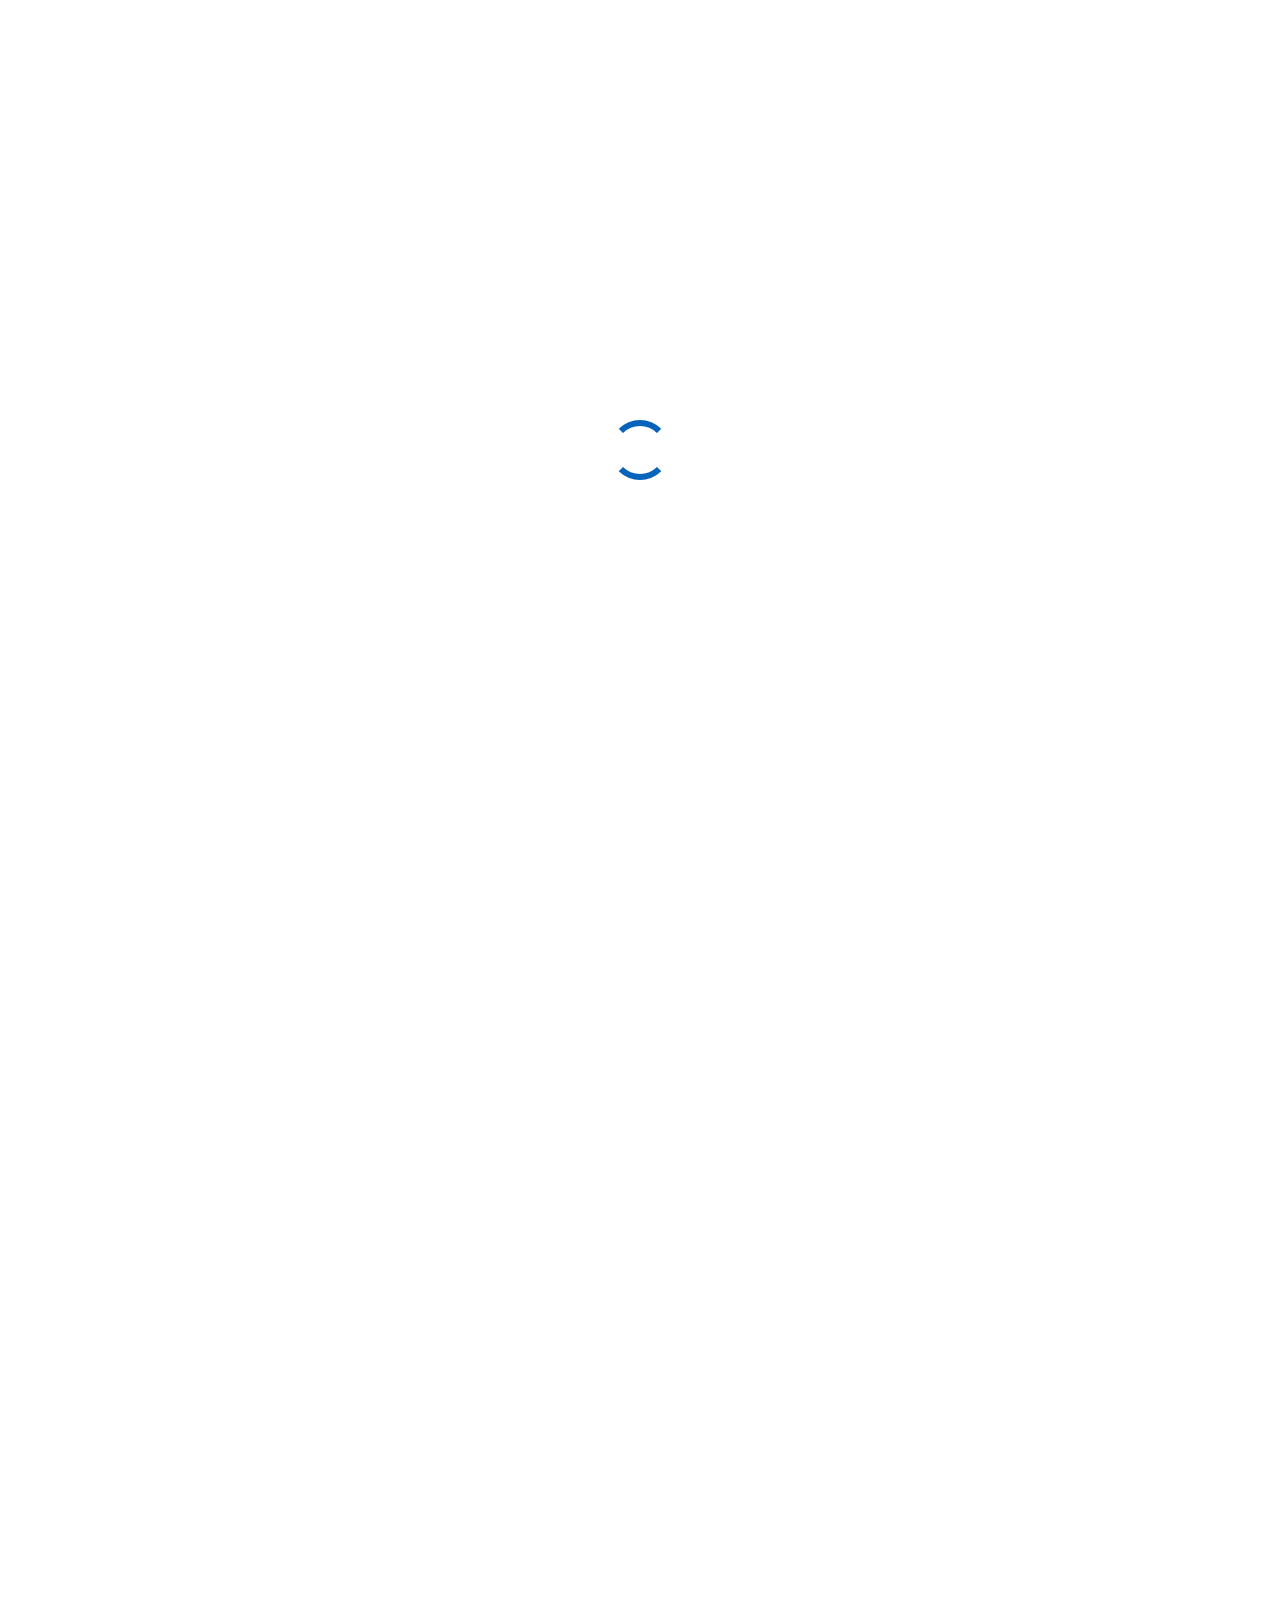
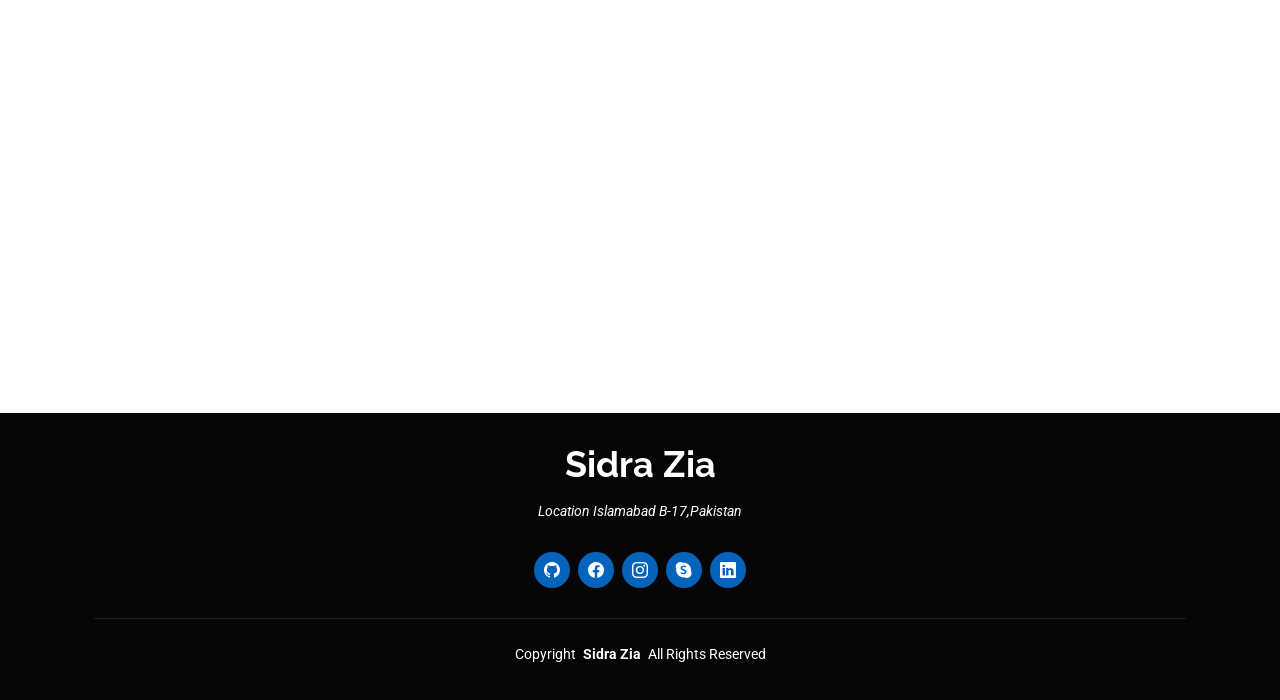
==== index.html @ 767e4d7b "version 1.0" ====
<!DOCTYPE html>
<html lang="en">

<head>
  <meta charset="utf-8">
  <meta content="width=device-width, initial-scale=1.0" name="viewport">
  <title>Index - MyResume Bootstrap Template</title>
  <meta content="" name="description">
  <meta content="" name="keywords">

  <!-- Favicons -->
  <link href="assets/img/favicon.png" rel="icon">
  <link href="assets/img/apple-touch-icon.png" rel="apple-touch-icon">

  <!-- Fonts -->
  <link href="https://fonts.googleapis.com" rel="preconnect">
  <link href="https://fonts.gstatic.com" rel="preconnect" crossorigin>
  <link href="https://fonts.googleapis.com/css2?family=Roboto:ital,wght@0,100;0,300;0,400;0,500;0,700;0,900;1,100;1,300;1,400;1,500;1,700;1,900&family=Poppins:ital,wght@0,100;0,200;0,300;0,400;0,500;0,600;0,700;0,800;0,900;1,100;1,200;1,300;1,400;1,500;1,600;1,700;1,800;1,900&family=Raleway:ital,wght@0,100;0,200;0,300;0,400;0,500;0,600;0,700;0,800;0,900;1,100;1,200;1,300;1,400;1,500;1,600;1,700;1,800;1,900&display=swap" rel="stylesheet">

  <!-- Vendor CSS Files -->
  <link href="assets/vendor/bootstrap/css/bootstrap.min.css" rel="stylesheet">
  <link href="assets/vendor/bootstrap-icons/bootstrap-icons.css" rel="stylesheet">
  <link href="assets/vendor/aos/aos.css" rel="stylesheet">
  <link href="assets/vendor/glightbox/css/glightbox.min.css" rel="stylesheet">
  <link href="assets/vendor/swiper/swiper-bundle.min.css" rel="stylesheet">

  <!-- Main CSS File -->
  <link href="assets/css/main.css" rel="stylesheet">

  <!-- =======================================================
  * Template Name: MyResume
  * Template URL: https://bootstrapmade.com/free-html-bootstrap-template-my-resume/
  * Updated: Jun 29 2024 with Bootstrap v5.3.3
  * Author: BootstrapMade.com
  * License: https://bootstrapmade.com/license/
  ======================================================== -->
</head>

<body class="index-page">

  <header id="header" class="header d-flex flex-column justify-content-center">

    <i class="header-toggle d-xl-none bi bi-list"></i>

    <nav id="navmenu" class="navmenu">
      <ul>
        <li><a href="#hero" class="active"><i class="bi bi-house navicon"></i><span>Home</span></a></li>
        <li><a href="#about"><i class="bi bi-person navicon"></i><span>About</span></a></li>
        <li><a href="#resume"><i class="bi bi-file-earmark-text navicon"></i><span>Resume</span></a></li>
        <li><a href="#portfolio"><i class="bi bi-images navicon"></i><span>Portfolio</span></a></li>
        <li><a href="#services"><i class="bi bi-hdd-stack navicon"></i><span>Services</span></a></li>
        <li><a href="#contact"><i class="bi bi-envelope navicon"></i><span>Contact</span></a></li>
      </ul>
    </nav>

  </header>

  <main class="main">

    <!-- Hero Section -->
    <section id="hero" class="hero section dark-background">

      <img src="assets/img/hero-bg.jpg" alt="">

      <div class="container" data-aos="zoom-out">
        <div class="row justify-content-center">
          <div class="col-lg-9">
            <h2>Sidra Zia</h2>
            <p>I'm <span class="typed" data-typed-items="Designer, Developer, IT traniner, Data Analyst,Machine learning">Designer</span><span class="typed-cursor typed-cursor--blink" aria-hidden="true"></span></p>
            <div class="social-links">
              <a href="https://github.com/ZiaUlAinAamir"><i class="bi bi-github"></i></a>
              <a href="https://www.facebook.com/profile.php?id=100075451234322&mibextid=ZbWKwL"><i class="bi bi-facebook"></i></a>
              <a href="https://www.instagram.com/sidra.5189?igsh=MWJyancycjU3aXpldw=="><i class="bi bi-instagram"></i></a>
              <a href="https://www.linkedin.com/in/zia-ulain-876047271?utm_source=share&utm_campaign=share_via&utm_content=profile&utm_medium=android_app "><i class="bi bi-linkedin"></i></a>
            </div>
          </div>
        </div>
      </div>

    </section><!-- /Hero Section -->

    <!-- About Section -->
    <section id="about" class="about section">

      <!-- Section Title -->
      <div class="container section-title" data-aos="fade-up">
        <h2>About</h2>
        <p>I am Sidra Zia, a proud graduate of the Mirpur University of Science and Technology (MUST) with a degree in Information Technology. With a strong foundation in IT, I have developed a diverse skill set that includes experience as an IT trainer, website developer, and data analyst. I am passionate about sharing my knowledge and expertise, and I am committed to helping others succeed in the ever-evolving field of technology.</p>
      </div><!-- End Section Title -->

      <div class="container" data-aos="fade-up" data-aos-delay="100">

        <div class="row gy-4 justify-content-center">
          <div class="col-lg-4">
            <img src="assets/img/profile-img.jpg" class="img-fluid" alt="">
          </div>
          <div class="col-lg-8 content">
            <h2>Data Analyst &amp; Web Developer.</h2>
            <p class="fst-italic py-3">

As a versatile professional with expertise in both web development and data analysis, I specialize in building responsive, user-centric websites and transforming data into actionable insights.
            </p>
            <div class="row">
              <div class="col-lg-6">
                <ul>
                  <li><i class="bi bi-chevron-right"></i> <strong>Birthday:</strong> <span>25 Aug 2000</span></li>
                  <li><i class="bi bi-chevron-right"></i> <strong>Website:</strong> <span>www.example.com</span></li>
                  <li><i class="bi bi-chevron-right"></i> <strong>Phone:</strong> <span>+923115912874</span></li>
                  <li><i class="bi bi-chevron-right"></i> <strong>City:</strong> <span>Islamabad, B-17</span></li>
                </ul>
              </div>
              <div class="col-lg-6">
                <ul>
                  <li><i class="bi bi-chevron-right"></i> <strong>Age:</strong> <span>24</span></li>
                  <li><i class="bi bi-chevron-right"></i> <strong>Degree:</strong> <span>Bachelor</span></li>
                  <li><i class="bi bi-chevron-right"></i> <strong>Email:</strong> <span>zziaulain@gmail.com</span></li>
                  <li><i class="bi bi-chevron-right"></i> <strong>Freelance:</strong> <span>Available</span></li>
                </ul>
              </div>
            </div>
            <p class="py-3">Moreover, I possess valuable soft skills such as effective communication, problem-solving, teamwork, and adaptability. I am passionate about sharing my knowledge and expertise, and I am committed to helping others succeed in the ever-evolving field of technology.
            </p>
          </div>
        </div>

      </div>

    </section><!-- /About Section -->

   

    <!-- Skills Section -->
    <section id="skills" class="skills section">

      <!-- Section Title -->
      <div class="container section-title" data-aos="fade-up">
        <h2>Skills</h2>
        <p>As an IT graduate from MUST, I possess strong skills in programming, web development, and data analysis. Additionally, I excel in effective communication and problem-solving, making me a versatile and adaptable professional.
        </p>
      </div><!-- End Section Title -->

      <div class="container" data-aos="fade-up" data-aos-delay="100">

        <div class="row skills-content skills-animation">

          <div class="col-lg-6">

            <div class="progress">
              <span class="skill"><span>HTML</span> <i class="val">100%</i></span>
              <div class="progress-bar-wrap">
                <div class="progress-bar" role="progressbar" aria-valuenow="100" aria-valuemin="0" aria-valuemax="100"></div>
              </div>
            </div><!-- End Skills Item -->

            <div class="progress">
              <span class="skill"><span>CSS</span> <i class="val">90%</i></span>
              <div class="progress-bar-wrap">
                <div class="progress-bar" role="progressbar" aria-valuenow="90" aria-valuemin="0" aria-valuemax="100"></div>
              </div>
            </div><!-- End Skills Item -->

            <div class="progress">
              <span class="skill"><span>C|C++</span> <i class="val">55%</i></span>
              <div class="progress-bar-wrap">
                <div class="progress-bar" role="progressbar" aria-valuenow="55" aria-valuemin="0" aria-valuemax="100"></div>
              </div>
              
            </div><!-- End Skills Item -->
            <div class="progress">
              <span class="skill"><span>Data Analysis(NUMPY,PANDAS,MATPLOTLIB)</span> <i class="val">70%</i></span>
              <div class="progress-bar-wrap">
                <div class="progress-bar" role="progressbar" aria-valuenow="70" aria-valuemin="0" aria-valuemax="100"></div>
              </div>
            </div><!-- End Skills Item -->

          </div>

          <div class="col-lg-6">

            <div class="progress">
              <span class="skill"><span>PHP</span> <i class="val">55%</i></span>
              <div class="progress-bar-wrap">
                <div class="progress-bar" role="progressbar" aria-valuenow="55" aria-valuemin="0" aria-valuemax="100"></div>
              </div>
            </div><!-- End Skills Item -->

            <div class="progress">
              <span class="skill"><span>WordPress/CMS</span> <i class="val">60%</i></span>
              <div class="progress-bar-wrap">
                <div class="progress-bar" role="progressbar" aria-valuenow="60" aria-valuemin="0" aria-valuemax="100"></div>
              </div>
            </div><!-- End Skills Item -->

            <div class="progress">
              <span class="skill"><span>MySqli</span> <i class="val">70%</i></span>
              <div class="progress-bar-wrap">
                <div class="progress-bar" role="progressbar" aria-valuenow="70" aria-valuemin="0" aria-valuemax="100"></div>
              </div>
            </div><!-- End Skills Item -->
            <div class="progress">
              <span class="skill"><span>Python</span> <i class="val">65%</i></span>
              <div class="progress-bar-wrap">
                <div class="progress-bar" role="progressbar" aria-valuenow="65" aria-valuemin="0" aria-valuemax="100"></div>
              </div>
            </div>
            <!-- End Skills Item -->

          </div>

        </div>

      </div>

    </section><!-- /Skills Section -->

    <!-- Resume Section -->
    <section id="resume" class="resume section">

      <!-- Section Title -->
      <div class="container section-title" data-aos="fade-up">
        <h2>Resume</h2>
        <p>Following is the short summary of my Education and Professional Experence</p>
      </div><!-- End Section Title -->

      <div class="container">

        <div class="row">

          <div class="col-lg-6" data-aos="fade-up" data-aos-delay="100">
            <h3 class="resume-title">Sumary</h3>

            <div class="resume-item pb-0">
              <h4>Sidra Zia</h4>
              <p><em>Proficient in programming languages, web development, data analysis, database management, networking, machine learning, and strong communication, problem-solving, teamwork, and adaptability skills. Experience in collaborative and leadership roles.</em></p>
              <ul>
                <li>Islamabad,B17</li>
                <li>+923115912874</li>
                <li>zziaulain@gmail.com</li>
              </ul>
            </div><!-- Edn Resume Item -->

            <h3 class="resume-title">Education</h3>
            <div class="resume-item">
              <h4>Bachelor in Information Technology</h4>
              <h5>2019 - 2023</h5>
              <p><em>Mirpur University of Science and  Technology, Mirpur,Ajk</em></p>
              <p>I am  completed a Bachelor in Information Technology at Mirpur University of Science and Technology, gaining a comprehensive understanding of IT aspects like programming, database management, networking, cybersecurity, web development, software engineering, and data analysis. The program equipped them with skills for IT consulting, web development, machine learning, and data analysis.</p>
            </div><!-- Edn Resume Item -->

            <div class="resume-item">
              <h4> SSC and HSSC</h4>
              <h5>2015 - 2019</h5>
              <p><em>Mirpur Board, Ajk</em></p>
              <p>I have scored A grade in both the classes 
                with 85% and 80% in matric and ICS 
                respectively.</p>
            </div><!-- Edn Resume Item -->

          </div>

          <div class="col-lg-6" data-aos="fade-up" data-aos-delay="200">
            <h3 class="resume-title">Professional Experience</h3>
            <div class="resume-item">
              <h4>Web Design and Development</h4>
              <h5>2024- Present</h5>
              <p><em>Urban Software House Mirpur</em></p>
              <ul>
                <li>Experience in Front-End Development, Responsive Design, Web Development Tools, CMS Platforms, Performance Optimization, Database, Debugging, Client/Project Management</li>
                <li>Utilization of HTML, CSS, JavaScript, Bootstrap. </li>
                <li>Familiarity with code editors, version control systems, build tools</li>
                <li>Experience in content management systems like WordPress.</li>
              </ul>
            </div><!-- Edn Resume Item -->

            <div class="resume-item">
              <h4>WordPress</h4>
              <h5>2021</h5>
              <p><em>Kashmir institute Mirpur</em></p>
              <ul>
                <li> Understanding core WordPress functionalities.</li>
                <li>Theme Development: Creating and customizing WordPress themes using PHP, HTML, CSS, and JavaScript</li>
                <li>Plugin Development,Content Management</li>
                <li>Theme and Plugin Customization</li>
              </ul>
            </div><!-- Edn Resume Item -->
            <div class="resume-item">
              <h4> Teaching</h4>
              <h5>6 Month</h5>
              <p><em>Islamia Collage</em></p>
              <p>Subject. <br>
                Mathematics
                <br>Fundamental of computer
              </p>

          </div>
          <div class="resume-item">
            <h4> Sales Generator</h4>
            <h5>3 Month</h5>
            <p><em>Falcon Bridge </em></p>
            <p>Telecommunication company</p>

        </div>

        </div>

      </div>

    </section><!-- /Resume Section -->

    <!-- Portfolio Section -->
    <section id="portfolio" class="portfolio section">

      <!-- Section Title -->
      <div class="container section-title" data-aos="fade-up">
        <h2>Portfolio</h2>
        <p>I have various projects related machine learning ,webdevelopment and more.Here is the list of all projects:</p>
      </div><!-- End Section Title -->

      <div class="container">

        <div class="isotope-layout" data-default-filter="*" data-layout="masonry" data-sort="original-order">

          <ul class="portfolio-filters isotope-filters" data-aos="fade-up" data-aos-delay="100">
            <li data-filter="*" class="filter-active">All</li>
            <li data-filter=".filter-app">webdevelopment</li>
            <li data-filter=".filter-product">Data Analysis</li>
            <li data-filter=".filter-branding">Machine Learning</li>
          </ul><!-- End Portfolio Filters -->

          <div class="row gy-4 isotope-container" data-aos="fade-up" data-aos-delay="200">

            <div class="col-lg-4 col-md-6 portfolio-item isotope-item filter-app">
              <img src="assets/img/masonry-portfolio/masonry-portfolio-1.jpg" class="img-fluid" alt="">
              <div class="portfolio-info">
                <h4>App 1</h4>
                <p>Lorem ipsum, dolor sit</p>
                <a href="assets/img/masonry-portfolio/masonry-portfolio-4.jpg" title="App 1" data-gallery="portfolio-gallery-app" class="glightbox preview-link"><i class="bi bi-zoom-in"></i></a>
                <a href="portfolio-details.html" title="More Details" class="details-link"><i class="bi bi-link-45deg"></i></a>
              </div>
            </div><!-- End Portfolio Item -->

            <div class="col-lg-4 col-md-6 portfolio-item isotope-item filter-product">
              <img src="assets/img/masonry-portfolio/masonry-portfolio-2.jpg" class="img-fluid" alt="">
              <div class="portfolio-info">
                <h4>Product 1</h4>
                <p>Lorem ipsum, dolor sit</p>
                <a href="assets/img/masonry-portfolio/masonry-portfolio-2.jpg" title="Product 1" data-gallery="portfolio-gallery-product" class="glightbox preview-link"><i class="bi bi-zoom-in"></i></a>
                <a href="portfolio-details.html" title="More Details" class="details-link"><i class="bi bi-link-45deg"></i></a>
              </div>
            </div><!-- End Portfolio Item -->

            <div class="col-lg-4 col-md-6 portfolio-item isotope-item filter-branding">
              <img src="assets/img/masonry-portfolio/masonry-portfolio-3.jpg" class="img-fluid" alt="">
              <div class="portfolio-info">
                <h4>Branding 1</h4>
                <p>Lorem ipsum, dolor sit</p>
                <a href="assets/img/masonry-portfolio/masonry-portfolio-3.jpg" title="Branding 1" data-gallery="portfolio-gallery-branding" class="glightbox preview-link"><i class="bi bi-zoom-in"></i></a>
                <a href="portfolio-details.html" title="More Details" class="details-link"><i class="bi bi-link-45deg"></i></a>
              </div>
            </div><!-- End Portfolio Item -->

            <div class="col-lg-4 col-md-6 portfolio-item isotope-item filter-app">
              <img src="assets/img/masonry-portfolio/masonry-portfolio-4.jpg" class="img-fluid" alt="">
              <div class="portfolio-info">
                <h4>App 2</h4>
                <p>Lorem ipsum, dolor sit</p>
                <a href="assets/img/masonry-portfolio/masonry-portfolio-4.jpg" title="App 2" data-gallery="portfolio-gallery-app" class="glightbox preview-link"><i class="bi bi-zoom-in"></i></a>
                <a href="portfolio-details.html" title="More Details" class="details-link"><i class="bi bi-link-45deg"></i></a>
              </div>
            </div><!-- End Portfolio Item -->

            <div class="col-lg-4 col-md-6 portfolio-item isotope-item filter-product">
              <img src="assets/img/masonry-portfolio/masonry-portfolio-5.jpg" class="img-fluid" alt="">
              <div class="portfolio-info">
                <h4>Product 2</h4>
                <p>Lorem ipsum, dolor sit</p>
                <a href="assets/img/masonry-portfolio/masonry-portfolio-5.jpg" title="Product 2" data-gallery="portfolio-gallery-product" class="glightbox preview-link"><i class="bi bi-zoom-in"></i></a>
                <a href="portfolio-details.html" title="More Details" class="details-link"><i class="bi bi-link-45deg"></i></a>
              </div>
            </div><!-- End Portfolio Item -->

            <div class="col-lg-4 col-md-6 portfolio-item isotope-item filter-branding">
              <img src="assets/img/masonry-portfolio/masonry-portfolio-6.jpg" class="img-fluid" alt="">
              <div class="portfolio-info">
                <h4>Branding 2</h4>
                <p>Lorem ipsum, dolor sit</p>
                <a href="assets/img/masonry-portfolio/masonry-portfolio-6.jpg" title="Branding 2" data-gallery="portfolio-gallery-branding" class="glightbox preview-link"><i class="bi bi-zoom-in"></i></a>
                <a href="portfolio-details.html" title="More Details" class="details-link"><i class="bi bi-link-45deg"></i></a>
              </div>
            </div><!-- End Portfolio Item -->

            <div class="col-lg-4 col-md-6 portfolio-item isotope-item filter-app">
              <img src="assets/img/masonry-portfolio/masonry-portfolio-7.jpg" class="img-fluid" alt="">
              <div class="portfolio-info">
                <h4>App 3</h4>
                <p>Lorem ipsum, dolor sit</p>
                <a href="assets/img/masonry-portfolio/masonry-portfolio-7.jpg" title="App 3" data-gallery="portfolio-gallery-app" class="glightbox preview-link"><i class="bi bi-zoom-in"></i></a>
                <a href="portfolio-details.html" title="More Details" class="details-link"><i class="bi bi-link-45deg"></i></a>
              </div>
            </div><!-- End Portfolio Item -->

            <div class="col-lg-4 col-md-6 portfolio-item isotope-item filter-product">
              <img src="assets/img/masonry-portfolio/masonry-portfolio-8.jpg" class="img-fluid" alt="">
              <div class="portfolio-info">
                <h4>Product 3</h4>
                <p>Lorem ipsum, dolor sit</p>
                <a href="assets/img/masonry-portfolio/masonry-portfolio-8.jpg" title="Product 3" data-gallery="portfolio-gallery-product" class="glightbox preview-link"><i class="bi bi-zoom-in"></i></a>
                <a href="portfolio-details.html" title="More Details" class="details-link"><i class="bi bi-link-45deg"></i></a>
              </div>
            </div><!-- End Portfolio Item -->

            <div class="col-lg-4 col-md-6 portfolio-item isotope-item filter-branding">
              <img src="assets/img/masonry-portfolio/masonry-portfolio-9.jpg" class="img-fluid" alt="">
              <div class="portfolio-info">
                <h4>Branding 3</h4>
                <p>Lorem ipsum, dolor sit</p>
                <a href="assets/img/masonry-portfolio/masonry-portfolio-9.jpg" title="Branding 2" data-gallery="portfolio-gallery-branding" class="glightbox preview-link"><i class="bi bi-zoom-in"></i></a>
                <a href="portfolio-details.html" title="More Details" class="details-link"><i class="bi bi-link-45deg"></i></a>
              </div>
            </div><!-- End Portfolio Item -->

          </div><!-- End Portfolio Container -->

        </div>

      </div>

    </section><!-- /Portfolio Section -->

    <!-- Services Section -->
    <section id="services" class="services section">

      <!-- Section Title -->
      <div class="container section-title" data-aos="fade-up">
        <h2>Services</h2>
        <p> Here are the major services i provide:</p>
      </div><!-- End Section Title -->

      <div class="container">

        <div class="row gy-4">

          <div class="col-lg-4 col-md-6" data-aos="fade-up" data-aos-delay="100">
            <div class="service-item item-cyan position-relative">
              <div class="icon">
                <div class="icon flex-shrink-0">
                  <!-- Machine Learning Icon (e.g., Brain) -->
                  <i class="bi bi-lightbulb"></i> <!-- Bootstrap Icons -->
                  <!-- Alternatively, you could use FontAwesome -->
                  <!-- <i class="fas fa-brain"></i> -->
              </div>
              </div>
              <a href="machine.html" class="stretched-link">
                <h3>Machine Learning Model Development</h3>
              </a>
              <p>Custom machine learning model tailorid to you specific needs ,whether it,s for classification,regression,clustering,or natural language processing.</p>
            </div>
          </div><!-- End Service Item -->

          <div class="col-lg-4 col-md-6" data-aos="fade-up" data-aos-delay="200">
            <div class="service-item item-orange position-relative">
              <div class="icon">
                <div class="icon flex-shrink-0">
                  <!-- Data Analysis Icon (e.g., Bar Chart) -->
                  <i class="bi bi-bar-chart"></i> <!-- Bootstrap Icons -->
                  <!-- Alternatively, you could use FontAwesome -->
                  <!-- <i class="fas fa-chart-bar"></i> -->
              </div>
              </div>
              <a href="data analyis.html" class="stretched-link">
                <h3>Data Analysis and Visualization</h3>
              </a>
              <p>Comprehensive Data analysis services, including data cleaning ,exploratory data analysis, and visualization to uncover insights and inform decision-making.</p>
            </div>
          </div><!-- End Service Item -->

          <div class="col-lg-4 col-md-6" data-aos="fade-up" data-aos-delay="300">
            <div class="service-item item-teal position-relative">
        
              <div class="icon flex-shrink-0">
                <div class="icon flex-shrink-0">
                  <!-- Web Development Icon (e.g., Code) -->
                  <i class="bi bi-code-slash"></i> <!-- Bootstrap Icons -->
                  <!-- Alternatively, you could use FontAwesome -->
                  <!-- <i class="fas fa-code"></i> -->
              </div>
            </div>
            
              <a href="web design.html" class="stretched-link">
                <h3>Web Development</h3>
              </a>
              <p>Full stack web development services, including frontend and backend </p>development .I create responsive and dynamic websites tailored to your business needs.
            </div>
          </div><!-- End Service Item -->




          <div class="col-lg-4 col-md-6" data-aos="fade-up" data-aos-delay="400">
            <div class="service-item item-red position-relative">
              <div class="icon">
             <!-- Consulting Icons -->
            <div class="icon flex-shrink-0">
              <i class="bi bi-person"></i> <!-- Bootstrap Icons -->
              <!-- <i class="fas fa-handshake"></i> --> <!-- FontAwesome -->
            </div>
            </div>
              <a href="consulting and traning.html" class="stretched-link">
                <h3>Consulting and training</h3>
              </a>
              <p>Expert consulting services to help you understand and implement machine learning,data analysis and web development.Traning sessions for your team to build their skills in these areas. </p>
              
            </div>
          </div><!-- End Service Item -->

          <div class="col-lg-4 col-md-6" data-aos="fade-up" data-aos-delay="500">
            <div class="service-item item-indigo position-relative">
              <div class="icon">
                <div class="icon flex-shrink-0">
                
                <i class="bi bi-database"></i>
              </div>
              </div>
              <a href="database.html" class="stretched-link">
                <h3>Data Base managment </h3>
              </a>
              <p>Database management encompasses the processes and tools used to handle databases. It involves creating, maintaining, and administering databases to support data storage, retrieval, and manipulation. The primary goal is to ensure that data is available, accurate, and secure.</p>
              
            </div>
          </div><!-- End Service Item -->

          <div class="col-lg-4 col-md-6" data-aos="fade-up" data-aos-delay="600">
            <div class="service-item item-pink position-relative">
              <div class="icon">
                <div class="icon flex-shrink-0">
                  <i class="bi bi-share"></i> <!-- Bootstrap Icons -->
                </div>
                
              </div>
              <a href="marketing.html" class="stretched-link">
                <h3>Digital Marketing</h3>
              </a>
              <p>Digital Marketing refers to the use of digital channels and technologies to promote and market products or services to consumers. It encompasses a range of strategies and tactics designed to reach target audiences online and drive engagement, conversions, and brand awareness.</p>
              
            </div>
          </div><!-- End Service Item -->

        </div>

      </div>

    </section><!-- /Services Section -->

  

    <!-- Contact Section -->
    <section id="contact" class="contact section">

      <!-- Section Title -->
      <div class="container section-title" data-aos="fade-up">
        <h2>Contact</h2>
        <p>Contact anytime</p>
      </div><!-- End Section Title -->

      <div class="container" data-aos="fade" data-aos-delay="100">

        <div class="row gy-4">

          <div class="col-lg-4">
            <div class="info-item d-flex" data-aos="fade-up" data-aos-delay="200">
              <i class="bi bi-geo-alt flex-shrink-0"></i>
              <div>
                <h3>Address</h3>
                <p>Islamabad B-17</p>
              </div>
            </div><!-- End Info Item -->

            <div class="info-item d-flex" data-aos="fade-up" data-aos-delay="300">
              <i class="bi bi-telephone flex-shrink-0"></i>
              <div>
                <h3>Call Us</h3>
                <p>+923115912874</p>
              </div>
            </div><!-- End Info Item -->

            <div class="info-item d-flex" data-aos="fade-up" data-aos-delay="400">
              <i class="bi bi-envelope flex-shrink-0"></i>
              <div>
                <h3>Email Us</h3>
                <p>zziaulain@gmail.com</p>
              </div>
            </div><!-- End Info Item -->

          </div>

          <div class="col-lg-8">
            <form action="forms/contact.php" method="post" class="php-email-form" data-aos="fade-up" data-aos-delay="200">
              <div class="row gy-4">

                <div class="col-md-6">
                  <input type="text" name="name" class="form-control" placeholder="Your Name" required="">
                </div>

                <div class="col-md-6 ">
                  <input type="email" class="form-control" name="email" placeholder="Your Email" required="">
                </div>

                <div class="col-md-12">
                  <input type="text" class="form-control" name="subject" placeholder="Subject" required="">
                </div>

                <div class="col-md-12">
                  <textarea class="form-control" name="message" rows="6" placeholder="Message" required=""></textarea>
                </div>

                <div class="col-md-12 text-center">
                  <div class="loading">Loading</div>
                  <div class="error-message"></div>
                  <div class="sent-message">Your message has been sent. Thank you!</div>

                  <button type="submit">Send Message</button>
                </div>

              </div>
            </form>
          </div><!-- End Contact Form -->

        </div>

      </div>

    </section><!-- /Contact Section -->

  </main>

  <footer id="footer" class="footer position-relative dark-background">
    <div class="container">
      <h3 class="sitename">Sidra Zia</h3>
      <p>Location Islamabad B-17,Pakistan</p>
      <div class="social-links d-flex justify-content-center">
        <a href="https://github.com/ZiaUlAinAamir"><i class="bi bi-github"></i></a>
        <a href="https://www.facebook.com/profile.php?id=100075451234322&mibextid=ZbWKwL"><i class="bi bi-facebook"></i></a>
        <a href="https://www.instagram.com/sidra.5189?igsh=MWJyancycjU3aXpldw=="><i class="bi bi-instagram"></i></a>
        <a href="https://join.skype.com/invite/sBKoWraeG98x"><i class="bi bi-skype"></i>
          </a>
        <a href="https://www.linkedin.com/in/zia-ulain-876047271?utm_source=share&utm_campaign=share_via&utm_content=profile&utm_medium=android_app "><i class="bi bi-linkedin"></i></a>
      </div>
      <div class="container">
        <div class="copyright">
          <span>Copyright</span> <strong class="px-1 sitename">Sidra Zia</strong> <span>All Rights Reserved</span>
        </div>
        <div class="credits">
          <!-- All the links in the footer should remain intact. -->
          <!-- You can delete the links only if you've purchased the pro version. -->
          <!-- Licensing information: https://bootstrapmade.com/license/ -->
          <!-- Purchase the pro version with working PHP/AJAX contact form: [buy-url] -->
        
        </div>
      </div>
    </div>
  </footer>

  <!-- Scroll Top -->
  <a href="#" id="scroll-top" class="scroll-top d-flex align-items-center justify-content-center"><i class="bi bi-arrow-up-short"></i></a>

  <!-- Preloader -->
  <div id="preloader"></div>

  <!-- Vendor JS Files -->
  <script src="assets/vendor/bootstrap/js/bootstrap.bundle.min.js"></script>
  <script src="assets/vendor/php-email-form/validate.js"></script>
  <script src="assets/vendor/aos/aos.js"></script>
  <script src="assets/vendor/typed.js/typed.umd.js"></script>
  <script src="assets/vendor/purecounter/purecounter_vanilla.js"></script>
  <script src="assets/vendor/waypoints/noframework.waypoints.js"></script>
  <script src="assets/vendor/glightbox/js/glightbox.min.js"></script>
  <script src="assets/vendor/imagesloaded/imagesloaded.pkgd.min.js"></script>
  <script src="assets/vendor/isotope-layout/isotope.pkgd.min.js"></script>
  <script src="assets/vendor/swiper/swiper-bundle.min.js"></script>

  <!-- Main JS File -->
  <script src="assets/js/main.js"></script>

</body>

</html>
---- assets/css/main.css ----
:root {
  --default-font: "Roboto",  system-ui, -apple-system, "Segoe UI", Roboto, "Helvetica Neue", Arial, "Noto Sans", "Liberation Sans", sans-serif, "Apple Color Emoji", "Segoe UI Emoji", "Segoe UI Symbol", "Noto Color Emoji";
  --heading-font: "Raleway",  sans-serif;
  --nav-font: "Poppins",  sans-serif;
}

/* Global Colors - The following color variables are used throughout the website. Updating them here will change the color scheme of the entire website */
:root { 
  --background-color: #ffffff; /* Background color for the entire website, including individual sections */
  --default-color: #272829; /* Default color used for the majority of the text content across the entire website */
  --heading-color: #45505b; /* Color for headings, subheadings and title throughout the website */
  --accent-color: #0563bb; /* Accent color that represents your brand on the website. It's used for buttons, links, and other elements that need to stand out */
  --surface-color: #ffffff; /* The surface color is used as a background of boxed elements within sections, such as cards, icon boxes, or other elements that require a visual separation from the global background. */
  --contrast-color: #ffffff; /* Contrast color for text, ensuring readability against backgrounds of accent, heading, or default colors. */
}

/* Nav Menu Colors - The following color variables are used specifically for the navigation menu. They are separate from the global colors to allow for more customization options */
:root {
  --nav-color: #45505b;  /* The default color of the main navmenu links */
  --nav-hover-color: #0563bb; /* Applied to main navmenu links when they are hovered over or active */
  --nav-mobile-background-color: #ffffff; /* Used as the background color for mobile navigation menu */
  --nav-dropdown-background-color: #ffffff; /* Used as the background color for dropdown items that appear when hovering over primary navigation items */
  --nav-dropdown-color: #212529; /* Used for navigation links of the dropdown items in the navigation menu. */
  --nav-dropdown-hover-color: #0563bb; /* Similar to --nav-hover-color, this color is applied to dropdown navigation links when they are hovered over. */
}

/* Color Presets - These classes override global colors when applied to any section or element, providing reuse of the sam color scheme. */

.light-background {
  --background-color: #f9f9f9;
  --surface-color: #ffffff;
}

.dark-background {
  --background-color: #060606;
  --default-color: #ffffff;
  --heading-color: #ffffff;
  --surface-color: #252525;
  --contrast-color: #ffffff;
}

/* Smooth scroll */
:root {
  scroll-behavior: smooth;
}

/*--------------------------------------------------------------
# General Styling & Shared Classes
--------------------------------------------------------------*/
body {
  color: var(--default-color);
  background-color: var(--background-color);
  font-family: var(--default-font);
}

a {
  color: var(--accent-color);
  text-decoration: none;
  transition: 0.3s;
}

a:hover {
  color: color-mix(in srgb, var(--accent-color), transparent 25%);
  text-decoration: none;
}

h1,
h2,
h3,
h4,
h5,
h6 {
  color: var(--heading-color);
  font-family: var(--heading-font);
}

/* PHP Email Form Messages
------------------------------*/
.php-email-form .error-message {
  display: none;
  background: #df1529;
  color: #ffffff;
  text-align: left;
  padding: 15px;
  margin-bottom: 24px;
  font-weight: 600;
}

.php-email-form .sent-message {
  display: none;
  color: #ffffff;
  background: #059652;
  text-align: center;
  padding: 15px;
  margin-bottom: 24px;
  font-weight: 600;
}

.php-email-form .loading {
  display: none;
  background: var(--surface-color);
  text-align: center;
  padding: 15px;
  margin-bottom: 24px;
}

.php-email-form .loading:before {
  content: "";
  display: inline-block;
  border-radius: 50%;
  width: 24px;
  height: 24px;
  margin: 0 10px -6px 0;
  border: 3px solid var(--accent-color);
  border-top-color: var(--surface-color);
  animation: php-email-form-loading 1s linear infinite;
}

@keyframes php-email-form-loading {
  0% {
    transform: rotate(0deg);
  }

  100% {
    transform: rotate(360deg);
  }
}

/*--------------------------------------------------------------
# Global Header
--------------------------------------------------------------*/
.header {
  color: var(--default-color);
  position: fixed;
  top: 0;
  left: 0;
  bottom: 0;
  padding: 0 15px;
  transition: all ease-in-out 0.3s;
  overflow-y: auto;
  z-index: 997;
  min-width: 200px;
}

@media (max-width: 1199px) {
  .header {
    background-color: var(--background-color);
    border-right: 1px solid color-mix(in srgb, var(--default-color), transparent 90%);
    width: 300px;
    left: -100%;
  }
}

@media (min-width: 1200px) and (max-width: 1600px) {
  .header~main {
    margin-left: 160px;
  }

  .header~main .hero {
    margin-left: -160px;
    width: 100vw;
  }
}

.header.header-show {
  left: 0;
}

.header .header-toggle {
  color: var(--contrast-color);
  background-color: var(--accent-color);
  font-size: 22px;
  display: flex;
  align-items: center;
  justify-content: center;
  width: 40px;
  height: 40px;
  border-radius: 50%;
  cursor: pointer;
  position: fixed;
  top: 15px;
  right: 15px;
  z-index: 9999;
  transition: background-color 0.3s;
}

.header .header-toggle:hover {
  color: var(--contrast-color);
  background-color: color-mix(in srgb, var(--accent-color) 90%, white 15%);
}

/*--------------------------------------------------------------
# Navigation Menu
--------------------------------------------------------------*/
.navmenu {
  padding: 0;
  z-index: 9997;
}

.navmenu ul {
  list-style: none;
  padding: 0 0 20px 0;
  margin: 0;
  width: 140px;
}

.navmenu a,
.navmenu a:focus {
  color: var(--nav-color);
  font-family: var(--nav-font);
  display: flex;
  align-items: center;
  padding: 10px 18px;
  margin-bottom: 8px;
  font-size: 15px;
  border-radius: 50px;
  background: color-mix(in srgb, var(--default-color), transparent 92%);
  height: 56px;
  width: 100%;
  overflow: hidden;
  transition: 0.3s;
}

.navmenu a i,
.navmenu a:focus i {
  font-size: 20px;
}

.navmenu a span,
.navmenu a:focus span {
  padding: 0 5px 0 7px;
}

@media (min-width: 992px) {

  .navmenu a,
  .navmenu a:focus {
    max-width: 56px;
  }

  .navmenu a span,
  .navmenu a:focus span {
    display: none;
  }
}

.navmenu a:hover,
.navmenu .active,
.navmenu .active:focus,
.navmenu li:hover>a {
  color: var(--contrast-color);
  background: var(--nav-hover-color);
}

.navmenu a:hover,
.navmenu li:hover>a {
  max-width: 100%;
  color: var(--contrast-color);
}

.navmenu a:hover span,
.navmenu li:hover>a span {
  display: block;
}

/*--------------------------------------------------------------
# Global Footer
--------------------------------------------------------------*/
.footer {
  color: var(--default-color);
  background-color: var(--background-color);
  font-size: 14px;
  text-align: center;
  padding: 30px 0;
  position: relative;
}

.footer h3 {
  font-size: 36px;
  font-weight: 700;
  position: relative;
  padding: 0;
  margin: 0 0 15px 0;
}

.footer p {
  font-size: 15;
  font-style: italic;
  padding: 0;
  margin: 0 0 30px 0;
}

.footer .social-links {
  margin: 0 0 30px 0;
}

.footer .social-links a {
  font-size: 16px;
  display: flex;
  align-items: center;
  justify-content: center;
  background: var(--accent-color);
  color: var(--contrast-color);
  line-height: 1;
  margin: 0 4px;
  border-radius: 50%;
  text-align: center;
  width: 36px;
  height: 36px;
  transition: 0.3s;
}

.footer .social-links a:hover {
  background: color-mix(in srgb, var(--accent-color), transparent 20%);
  text-decoration: none;
}

.footer .copyright {
  padding-top: 25px;
  border-top: 1px solid color-mix(in srgb, var(--default-color), transparent 90%);
}

.footer .credits {
  font-size: 13px;
  padding-top: 5px;
}

/*--------------------------------------------------------------
# Preloader
--------------------------------------------------------------*/
#preloader {
  position: fixed;
  inset: 0;
  z-index: 999999;
  overflow: hidden;
  background: var(--background-color);
  transition: all 0.6s ease-out;
}

#preloader:before {
  content: "";
  position: fixed;
  top: calc(50% - 30px);
  left: calc(50% - 30px);
  border: 6px solid #ffffff;
  border-color: var(--accent-color) transparent var(--accent-color) transparent;
  border-radius: 50%;
  width: 60px;
  height: 60px;
  animation: animate-preloader 1.5s linear infinite;
}

@keyframes animate-preloader {
  0% {
    transform: rotate(0deg);
  }

  100% {
    transform: rotate(360deg);
  }
}

/*--------------------------------------------------------------
# Scroll Top Button
--------------------------------------------------------------*/
.scroll-top {
  position: fixed;
  visibility: hidden;
  opacity: 0;
  right: 15px;
  bottom: -15px;
  z-index: 99999;
  background-color: var(--accent-color);
  width: 44px;
  height: 44px;
  border-radius: 50px;
  transition: all 0.4s;
}

.scroll-top i {
  font-size: 24px;
  color: var(--contrast-color);
  line-height: 0;
}

.scroll-top:hover {
  background-color: color-mix(in srgb, var(--accent-color), transparent 20%);
  color: var(--contrast-color);
}

.scroll-top.active {
  visibility: visible;
  opacity: 1;
  bottom: 15px;
}

/*--------------------------------------------------------------
# Disable aos animation delay on mobile devices
--------------------------------------------------------------*/
@media screen and (max-width: 768px) {
  [data-aos-delay] {
    transition-delay: 0 !important;
  }
}

/*--------------------------------------------------------------
# Global Page Titles & Breadcrumbs
--------------------------------------------------------------*/
.page-title {
  --background-color: color-mix(in srgb, var(--default-color), transparent 96%);
  color: var(--default-color);
  background-color: var(--background-color);
  padding: 20px 0;
  position: relative;
}

.page-title h1 {
  font-size: 28px;
  font-weight: 700;
  margin: 0;
}

.page-title .breadcrumbs ol {
  display: flex;
  flex-wrap: wrap;
  list-style: none;
  padding: 0 0 10px 0;
  margin: 0;
  font-size: 14px;
  font-weight: 400;
}

.page-title .breadcrumbs ol li+li {
  padding-left: 10px;
}

.page-title .breadcrumbs ol li+li::before {
  content: "/";
  display: inline-block;
  padding-right: 10px;
  color: color-mix(in srgb, var(--default-color), transparent 70%);
}

/*--------------------------------------------------------------
# Global Sections
--------------------------------------------------------------*/
section,
.section {
  color: var(--default-color);
  background-color: var(--background-color);
  padding: 60px 0;
  overflow: clip;
}

/*--------------------------------------------------------------
# Global Section Titles
--------------------------------------------------------------*/
.section-title {
  text-align: center;
  padding-bottom: 60px;
  position: relative;
}

.section-title h2 {
  font-size: 32px;
  font-weight: 700;
  margin-bottom: 20px;
  padding-bottom: 20px;
  position: relative;
}

.section-title h2:before {
  content: "";
  position: absolute;
  display: block;
  width: 160px;
  height: 1px;
  background: color-mix(in srgb, var(--default-color), transparent 60%);
  left: 0;
  right: 0;
  bottom: 1px;
  margin: auto;
}

.section-title h2::after {
  content: "";
  position: absolute;
  display: block;
  width: 60px;
  height: 3px;
  background: var(--accent-color);
  left: 0;
  right: 0;
  bottom: 0;
  margin: auto;
}

.section-title p {
  margin-bottom: 0;
}

/*--------------------------------------------------------------
# Hero Section
--------------------------------------------------------------*/
.hero {
  width: 100%;
  min-height: 100vh;
  position: relative;
  padding: 80px 0;
  display: flex;
  align-items: center;
  justify-content: center;
}

.hero img {
  position: absolute;
  inset: 0;
  display: block;
  width: 100%;
  height: 100%;
  object-fit: cover;
  z-index: 1;
}

.hero:before {
  content: "";
  background: color-mix(in srgb, var(--background-color), transparent 30%);
  position: absolute;
  inset: 0;
  z-index: 2;
}

.hero .container {
  position: relative;
  z-index: 3;
}

.hero h2 {
  margin: 0;
  font-size: 64px;
  font-weight: 700;
}

.hero p {
  margin: 5px 0 0 0;
  font-size: 26px;
}

.hero p span {
  letter-spacing: 1px;
  border-bottom: 2px solid var(--accent-color);
}

.hero .social-links {
  margin-top: 25px;
}

.hero .social-links a {
  font-size: 20px;
  display: inline-block;
  color: color-mix(in srgb, var(--default-color), transparent 30%);
  line-height: 1;
  margin-right: 20px;
  transition: 0.3s;
}

.hero .social-links a:hover {
  color: var(--accent-color);
}

@media (max-width: 768px) {
  .hero h2 {
    font-size: 32px;
  }

  .hero p {
    font-size: 20px;
  }
}

/*--------------------------------------------------------------
# About Section
--------------------------------------------------------------*/
.about .content h2 {
  font-weight: 700;
  font-size: 24px;
}

.about .content ul {
  list-style: none;
  padding: 0;
}

.about .content ul li {
  margin-bottom: 20px;
  display: flex;
  align-items: center;
}

.about .content ul strong {
  margin-right: 10px;
}

.about .content ul i {
  font-size: 16px;
  margin-right: 5px;
  color: var(--accent-color);
  line-height: 0;
}

/*--------------------------------------------------------------
# Stats Section
--------------------------------------------------------------*/
.stats i {
  background-color: var(--accent-color);
  color: var(--contrast-color);
  width: 54px;
  height: 54px;
  font-size: 24px;
  border-radius: 50px;
  display: inline-flex;
  align-items: center;
  justify-content: center;
  position: relative;
  z-index: 1;
}

.stats .stats-item {
  margin-top: 10px;
  width: 100%;
  position: relative;
  text-align: center;
  z-index: 0;
}

.stats .stats-item span {
  font-size: 36px;
  display: block;
  font-weight: 700;
  color: color-mix(in srgb, var(--default-color), transparent 20%);
}

.stats .stats-item p {
  padding: 0;
  margin: 0;
  color: color-mix(in srgb, var(--default-color), transparent 50%);
  font-size: 16px;
}

/*--------------------------------------------------------------
# Skills Section
--------------------------------------------------------------*/
.skills .progress {
  height: 60px;
  display: block;
  background: none;
  border-radius: 0;
}

.skills .progress .skill {
  color: var(--heading-color);
  padding: 0;
  margin: 0 0 6px 0;
  text-transform: uppercase;
  display: block;
  font-weight: 600;
  font-family: var(--heading-font);
}

.skills .progress .skill .val {
  float: right;
  font-style: normal;
}

.skills .progress-bar-wrap {
  background: color-mix(in srgb, var(--default-color), transparent 90%);
  height: 10px;
}

.skills .progress-bar {
  width: 1px;
  height: 10px;
  transition: 0.9s;
  background-color: var(--accent-color);
}

/*--------------------------------------------------------------
# Resume Section
--------------------------------------------------------------*/
.resume .resume-title {
  color: var(--heading-color);
  font-size: 26px;
  font-weight: 700;
  margin-top: 20px;
  margin-bottom: 20px;
}

.resume .resume-item {
  padding: 0 0 20px 20px;
  margin-top: -2px;
  border-left: 2px solid var(--accent-color);
  position: relative;
}

.resume .resume-item h4 {
  line-height: 18px;
  font-size: 18px;
  font-weight: 600;
  text-transform: uppercase;
  color: color-mix(in srgb, var(--default-color), transparent 20%);
  margin-bottom: 10px;
}

.resume .resume-item h5 {
  font-size: 16px;
  padding: 5px 15px;
  display: inline-block;
  font-weight: 600;
  margin-bottom: 10px;
}

.resume .resume-item ul {
  padding-left: 20px;
}

.resume .resume-item ul li {
  padding-bottom: 10px;
}

.resume .resume-item:last-child {
  padding-bottom: 0;
}

.resume .resume-item::before {
  content: "";
  position: absolute;
  width: 16px;
  height: 16px;
  border-radius: 50px;
  left: -9px;
  top: 0;
  background: var(--background-color);
  border: 2px solid var(--accent-color);
}

/*--------------------------------------------------------------
# Portfolio Section
--------------------------------------------------------------*/
.portfolio .portfolio-filters {
  padding: 0;
  margin: 0 auto 20px auto;
  list-style: none;
  text-align: center;
}

.portfolio .portfolio-filters li {
  cursor: pointer;
  display: inline-block;
  padding: 8px 20px 10px 20px;
  margin: 0;
  font-size: 15px;
  font-weight: 500;
  line-height: 1;
  margin-bottom: 5px;
  border-radius: 50px;
  transition: all 0.3s ease-in-out;
  font-family: var(--heading-font);
}

.portfolio .portfolio-filters li:hover,
.portfolio .portfolio-filters li.filter-active {
  color: var(--contrast-color);
  background-color: var(--accent-color);
}

.portfolio .portfolio-filters li:first-child {
  margin-left: 0;
}

.portfolio .portfolio-filters li:last-child {
  margin-right: 0;
}

@media (max-width: 575px) {
  .portfolio .portfolio-filters li {
    font-size: 14px;
    margin: 0 0 10px 0;
  }
}

.portfolio .portfolio-item {
  position: relative;
  overflow: hidden;
}

.portfolio .portfolio-item .portfolio-info {
  opacity: 0;
  position: absolute;
  left: 12px;
  right: 12px;
  bottom: -100%;
  z-index: 3;
  transition: all ease-in-out 0.5s;
  background: color-mix(in srgb, var(--background-color), transparent 10%);
  padding: 15px;
}

.portfolio .portfolio-item .portfolio-info h4 {
  font-size: 18px;
  font-weight: 600;
  padding-right: 50px;
}

.portfolio .portfolio-item .portfolio-info p {
  color: color-mix(in srgb, var(--default-color), transparent 30%);
  font-size: 14px;
  margin-bottom: 0;
  padding-right: 50px;
}

.portfolio .portfolio-item .portfolio-info .preview-link,
.portfolio .portfolio-item .portfolio-info .details-link {
  position: absolute;
  right: 50px;
  font-size: 24px;
  top: calc(50% - 14px);
  color: color-mix(in srgb, var(--default-color), transparent 30%);
  transition: 0.3s;
  line-height: 0;
}

.portfolio .portfolio-item .portfolio-info .preview-link:hover,
.portfolio .portfolio-item .portfolio-info .details-link:hover {
  color: var(--accent-color);
}

.portfolio .portfolio-item .portfolio-info .details-link {
  right: 14px;
  font-size: 28px;
}

.portfolio .portfolio-item:hover .portfolio-info {
  opacity: 1;
  bottom: 0;
}

/*--------------------------------------------------------------
# Services Section
--------------------------------------------------------------*/
.services .service-item {
  background-color: var(--surface-color);
  box-shadow: 0px 5px 90px 0px rgba(0, 0, 0, 0.1);
  height: 100%;
  padding: 60px 30px;
  text-align: center;
  transition: 0.3s;
  border-radius: 5px;
}

.services .service-item .icon {
  margin: 0 auto;
  width: 100px;
  height: 100px;
  display: flex;
  align-items: center;
  justify-content: center;
  transition: ease-in-out 0.3s;
  position: relative;
}

.services .service-item .icon i {
  font-size: 36px;
  transition: 0.5s;
  position: relative;
}

.services .service-item .icon svg {
  position: absolute;
  top: 0;
  left: 0;
}

.services .service-item .icon svg path {
  transition: 0.5s;
  fill: color-mix(in srgb, var(--default-color), transparent 95%);
}

.services .service-item h3 {
  font-weight: 700;
  margin: 10px 0 15px 0;
  font-size: 22px;
}

.services .service-item p {
  line-height: 24px;
  font-size: 14px;
  margin-bottom: 0;
}

.services .service-item:hover {
  box-shadow: 0px 5px 35px 0px rgba(0, 0, 0, 0.1);
}

.services .service-item.item-cyan i {
  color: #0dcaf0;
}

.services .service-item.item-cyan:hover .icon i {
  color: #fff;
}

.services .service-item.item-cyan:hover .icon path {
  fill: #0dcaf0;
}

.services .service-item.item-orange i {
  color: #fd7e14;
}

.services .service-item.item-orange:hover .icon i {
  color: #fff;
}

.services .service-item.item-orange:hover .icon path {
  fill: #fd7e14;
}

.services .service-item.item-teal i {
  color: #20c997;
}

.services .service-item.item-teal:hover .icon i {
  color: #fff;
}

.services .service-item.item-teal:hover .icon path {
  fill: #20c997;
}

.services .service-item.item-red i {
  color: #df1529;
}

.services .service-item.item-red:hover .icon i {
  color: #fff;
}

.services .service-item.item-red:hover .icon path {
  fill: #df1529;
}

.services .service-item.item-indigo i {
  color: #6610f2;
}

.services .service-item.item-indigo:hover .icon i {
  color: #fff;
}

.services .service-item.item-indigo:hover .icon path {
  fill: #6610f2;
}

.services .service-item.item-pink i {
  color: #f3268c;
}

.services .service-item.item-pink:hover .icon i {
  color: #fff;
}

.services .service-item.item-pink:hover .icon path {
  fill: #f3268c;
}

/*--------------------------------------------------------------
# Testimonials Section
--------------------------------------------------------------*/
.testimonials .testimonials-carousel,
.testimonials .testimonials-slider {
  overflow: hidden;
}

.testimonials .testimonial-item .testimonial-content {
  border-left: 3px solid var(--accent-color);
  padding-left: 30px;
}

.testimonials .testimonial-item .testimonial-img {
  border-radius: 50%;
  border: 4px solid var(--background-color);
  margin: 0 auto;
}

.testimonials .testimonial-item h3 {
  font-size: 20px;
  font-weight: bold;
  margin: 10px 0 5px 0;
}

.testimonials .testimonial-item h4 {
  font-size: 14px;
  color: color-mix(in srgb, var(--default-color), transparent 40%);
  margin: 0 0 10px 0;
}

.testimonials .testimonial-item .stars i {
  color: #ffc107;
  margin: 0 1px;
}

.testimonials .testimonial-item .quote-icon-left,
.testimonials .testimonial-item .quote-icon-right {
  color: color-mix(in srgb, var(--accent-color), transparent 50%);
  font-size: 26px;
  line-height: 0;
}

.testimonials .testimonial-item .quote-icon-left {
  display: inline-block;
  left: -5px;
  position: relative;
}

.testimonials .testimonial-item .quote-icon-right {
  display: inline-block;
  right: -5px;
  position: relative;
  top: 10px;
  transform: scale(-1, -1);
}

.testimonials .testimonial-item p {
  font-style: italic;
}

.testimonials .swiper-wrapper {
  height: auto;
}

.testimonials .swiper-pagination {
  margin-top: 30px;
  position: relative;
}

.testimonials .swiper-pagination .swiper-pagination-bullet {
  width: 12px;
  height: 12px;
  background-color: color-mix(in srgb, var(--default-color), transparent 85%);
  opacity: 1;
}

.testimonials .swiper-pagination .swiper-pagination-bullet-active {
  background-color: var(--accent-color);
}

/*--------------------------------------------------------------
# Contact Section
--------------------------------------------------------------*/
.contact .info-item+.info-item {
  margin-top: 40px;
}

.contact .info-item i {
  color: var(--accent-color);
  background: color-mix(in srgb, var(--accent-color), transparent 92%);
  font-size: 20px;
  width: 44px;
  height: 44px;
  display: flex;
  justify-content: center;
  align-items: center;
  border-radius: 50px;
  transition: all 0.3s ease-in-out;
  margin-right: 15px;
}

.contact .info-item h3 {
  padding: 0;
  font-size: 18px;
  font-weight: 700;
  margin-bottom: 5px;
}

.contact .info-item p {
  padding: 0;
  margin-bottom: 0;
  font-size: 14px;
}

.contact .info-item:hover i {
  background: var(--accent-color);
  color: var(--contrast-color);
}

.contact .php-email-form {
  height: 100%;
}

.contact .php-email-form input[type=text],
.contact .php-email-form input[type=email],
.contact .php-email-form textarea {
  font-size: 14px;
  padding: 10px 15px;
  box-shadow: none;
  border-radius: 0;
  color: var(--default-color);
  background-color: color-mix(in srgb, var(--background-color), transparent 50%);
  border-color: color-mix(in srgb, var(--default-color), transparent 80%);
}

.contact .php-email-form input[type=text]:focus,
.contact .php-email-form input[type=email]:focus,
.contact .php-email-form textarea:focus {
  border-color: var(--accent-color);
}

.contact .php-email-form input[type=text]::placeholder,
.contact .php-email-form input[type=email]::placeholder,
.contact .php-email-form textarea::placeholder {
  color: color-mix(in srgb, var(--default-color), transparent 70%);
}

.contact .php-email-form button[type=submit] {
  color: var(--contrast-color);
  background: var(--accent-color);
  border: 0;
  padding: 10px 30px;
  transition: 0.4s;
  border-radius: 50px;
}

.contact .php-email-form button[type=submit]:hover {
  background: color-mix(in srgb, var(--accent-color), transparent 25%);
}

/*--------------------------------------------------------------
# Portfolio Details Section
--------------------------------------------------------------*/
.portfolio-details .portfolio-details-slider img {
  width: 100%;
}

.portfolio-details .swiper-wrapper {
  height: auto;
}

.portfolio-details .swiper-button-prev,
.portfolio-details .swiper-button-next {
  width: 48px;
  height: 48px;
}

.portfolio-details .swiper-button-prev:after,
.portfolio-details .swiper-button-next:after {
  color: rgba(255, 255, 255, 0.8);
  background-color: rgba(0, 0, 0, 0.15);
  font-size: 24px;
  border-radius: 50%;
  width: 48px;
  height: 48px;
  display: flex;
  align-items: center;
  justify-content: center;
  transition: 0.3s;
}

.portfolio-details .swiper-button-prev:hover:after,
.portfolio-details .swiper-button-next:hover:after {
  background-color: rgba(0, 0, 0, 0.3);
}

@media (max-width: 575px) {

  .portfolio-details .swiper-button-prev,
  .portfolio-details .swiper-button-next {
    display: none;
  }
}

.portfolio-details .swiper-pagination {
  margin-top: 20px;
  position: relative;
}

.portfolio-details .swiper-pagination .swiper-pagination-bullet {
  width: 10px;
  height: 10px;
  background-color: color-mix(in srgb, var(--default-color), transparent 85%);
  opacity: 1;
}

.portfolio-details .swiper-pagination .swiper-pagination-bullet-active {
  background-color: var(--accent-color);
}

.portfolio-details .portfolio-info h3 {
  font-size: 22px;
  font-weight: 700;
  margin-bottom: 20px;
  padding-bottom: 20px;
  position: relative;
}

.portfolio-details .portfolio-info h3:after {
  content: "";
  position: absolute;
  display: block;
  width: 50px;
  height: 3px;
  background: var(--accent-color);
  left: 0;
  bottom: 0;
}

.portfolio-details .portfolio-info ul {
  list-style: none;
  padding: 0;
  font-size: 15px;
}

.portfolio-details .portfolio-info ul li {
  display: flex;
  flex-direction: column;
  padding-bottom: 15px;
}

.portfolio-details .portfolio-info ul strong {
  text-transform: uppercase;
  font-weight: 400;
  color: color-mix(in srgb, var(--default-color), transparent 50%);
  font-size: 14px;
}

.portfolio-details .portfolio-info .btn-visit {
  padding: 8px 40px;
  background: var(--accent-color);
  color: var(--contrast-color);
  border-radius: 50px;
  transition: 0.3s;
}

.portfolio-details .portfolio-info .btn-visit:hover {
  background: color-mix(in srgb, var(--accent-color), transparent 20%);
}

.portfolio-details .portfolio-description h2 {
  font-size: 26px;
  font-weight: 700;
  margin-bottom: 20px;
}

.portfolio-details .portfolio-description p {
  padding: 0;
}

.portfolio-details .portfolio-description .testimonial-item {
  padding: 30px 30px 0 30px;
  position: relative;
  background: color-mix(in srgb, var(--default-color), transparent 97%);
  margin-bottom: 50px;
}

.portfolio-details .portfolio-description .testimonial-item .testimonial-img {
  width: 90px;
  border-radius: 50px;
  border: 6px solid var(--background-color);
  float: left;
  margin: 0 10px 0 0;
}

.portfolio-details .portfolio-description .testimonial-item h3 {
  font-size: 18px;
  font-weight: bold;
  margin: 15px 0 5px 0;
  padding-top: 20px;
}

.portfolio-details .portfolio-description .testimonial-item h4 {
  font-size: 14px;
  color: #6c757d;
  margin: 0;
}

.portfolio-details .portfolio-description .testimonial-item .quote-icon-left,
.portfolio-details .portfolio-description .testimonial-item .quote-icon-right {
  color: color-mix(in srgb, var(--accent-color), transparent 50%);
  font-size: 26px;
  line-height: 0;
}

.portfolio-details .portfolio-description .testimonial-item .quote-icon-left {
  display: inline-block;
  left: -5px;
  position: relative;
}

.portfolio-details .portfolio-description .testimonial-item .quote-icon-right {
  display: inline-block;
  right: -5px;
  position: relative;
  top: 10px;
  transform: scale(-1, -1);
}

.portfolio-details .portfolio-description .testimonial-item p {
  font-style: italic;
  margin: 0 0 15px 0 0 0;
  padding: 0;
}

/*--------------------------------------------------------------
# Service Details Section
--------------------------------------------------------------*/
.service-details .service-box {
  padding: 20px;
  box-shadow: 0px 2px 20px rgba(0, 0, 0, 0.1);
}

.service-details .service-box+.service-box {
  margin-top: 30px;
}

.service-details .service-box h4 {
  font-size: 20px;
  font-weight: 700;
  border-bottom: 2px solid color-mix(in srgb, var(--default-color), transparent 92%);
  padding-bottom: 15px;
  margin-bottom: 15px;
}

.service-details .services-list a {
  color: color-mix(in srgb, var(--default-color), transparent 20%);
  background-color: color-mix(in srgb, var(--default-color), transparent 96%);
  display: flex;
  align-items: center;
  padding: 12px 15px;
  margin-top: 15px;
  transition: 0.3s;
}

.service-details .services-list a:first-child {
  margin-top: 0;
}

.service-details .services-list a i {
  font-size: 16px;
  margin-right: 8px;
  color: var(--accent-color);
}

.service-details .services-list a.active {
  color: var(--contrast-color);
  background-color: var(--accent-color);
}

.service-details .services-list a.active i {
  color: var(--contrast-color);
}

.service-details .services-list a:hover {
  background-color: color-mix(in srgb, var(--accent-color), transparent 95%);
  color: var(--accent-color);
}

.service-details .download-catalog a {
  color: var(--default-color);
  display: flex;
  align-items: center;
  padding: 10px 0;
  transition: 0.3s;
  border-top: 1px solid color-mix(in srgb, var(--default-color), transparent 90%);
}

.service-details .download-catalog a:first-child {
  border-top: 0;
  padding-top: 0;
}

.service-details .download-catalog a:last-child {
  padding-bottom: 0;
}

.service-details .download-catalog a i {
  font-size: 24px;
  margin-right: 8px;
  color: var(--accent-color);
}

.service-details .download-catalog a:hover {
  color: var(--accent-color);
}

.service-details .help-box {
  background-color: var(--accent-color);
  color: var(--contrast-color);
  margin-top: 30px;
  padding: 30px 15px;
}

.service-details .help-box .help-icon {
  font-size: 48px;
}

.service-details .help-box h4,
.service-details .help-box a {
  color: var(--contrast-color);
}

.service-details .services-img {
  margin-bottom: 20px;
}

.service-details h3 {
  font-size: 26px;
  font-weight: 700;
}

.service-details p {
  font-size: 15px;
}

.service-details ul {
  list-style: none;
  padding: 0;
  font-size: 15px;
}

.service-details ul li {
  padding: 5px 0;
  display: flex;
  align-items: center;
}

.service-details ul i {
  font-size: 20px;
  margin-right: 8px;
  color: var(--accent-color);
}

/*--------------------------------------------------------------
# Starter Section Section
--------------------------------------------------------------*/
.starter-section {
  /* Add your styles here */
}
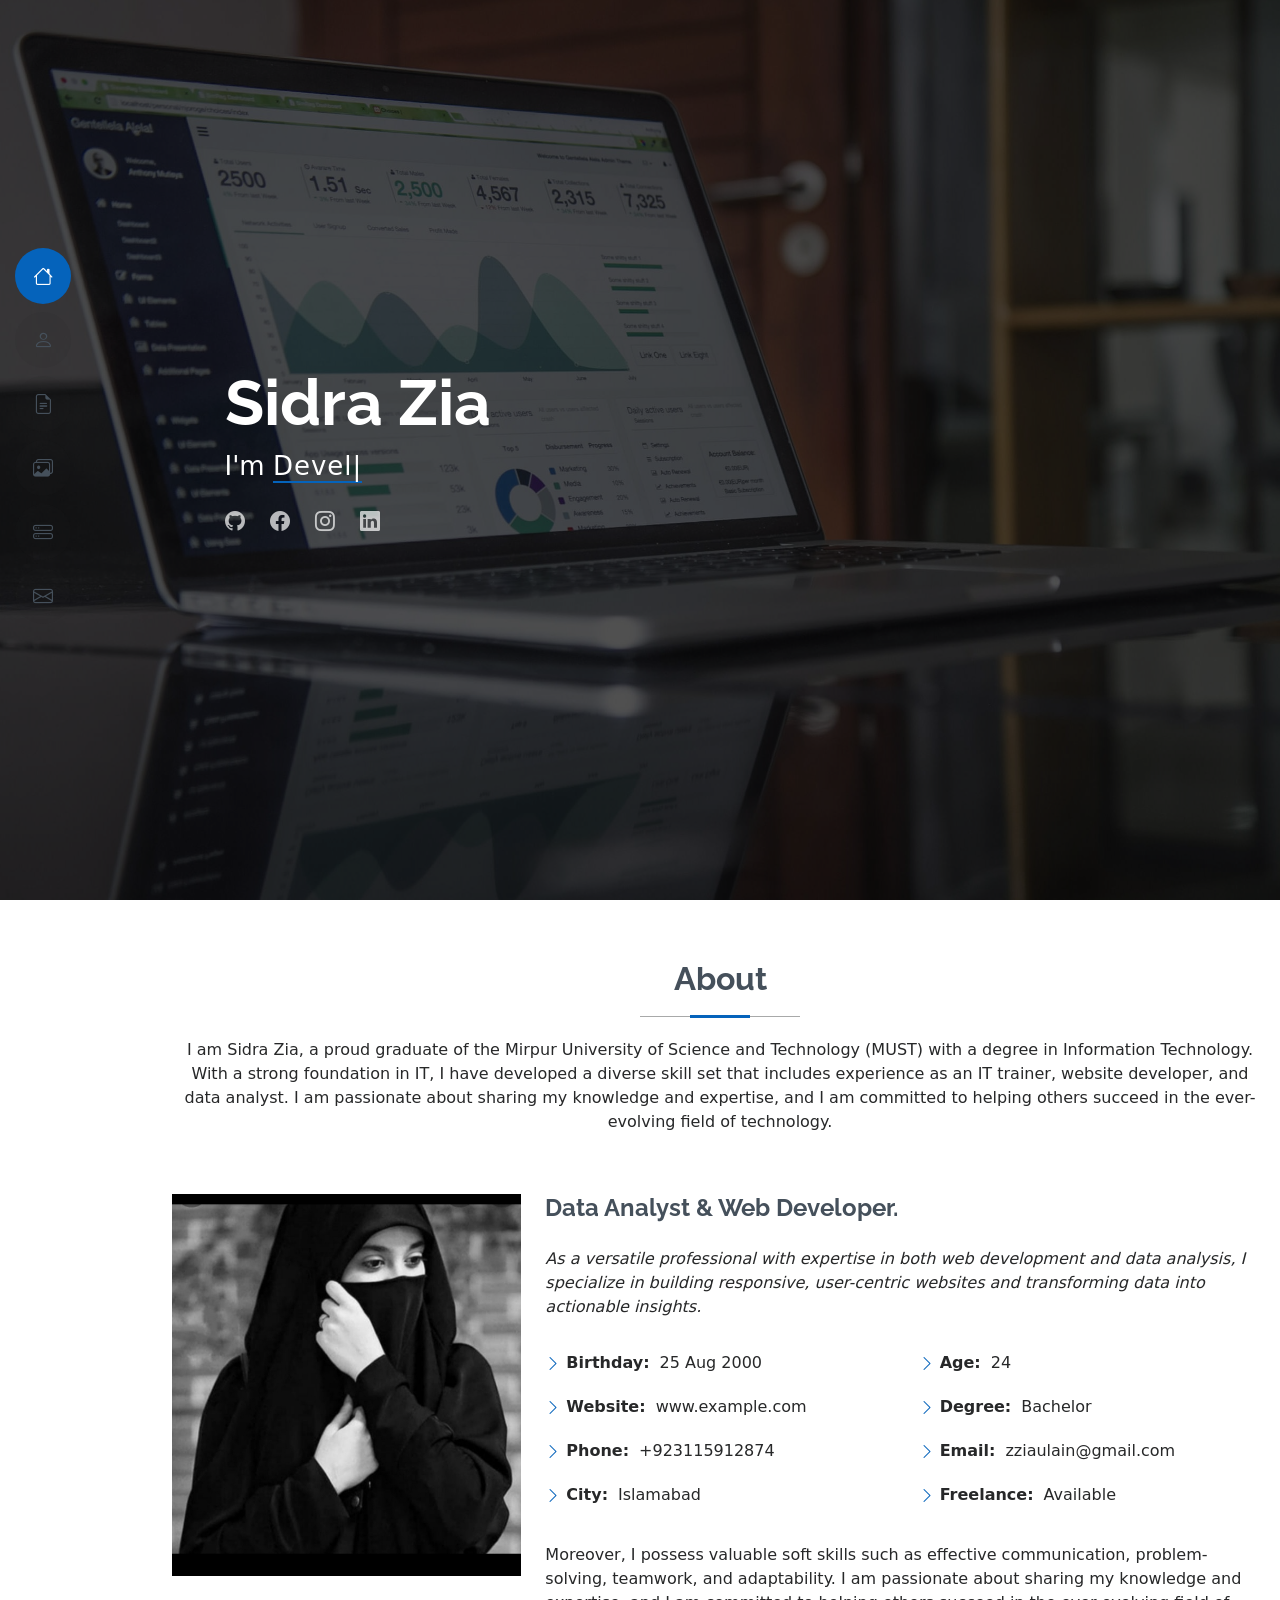
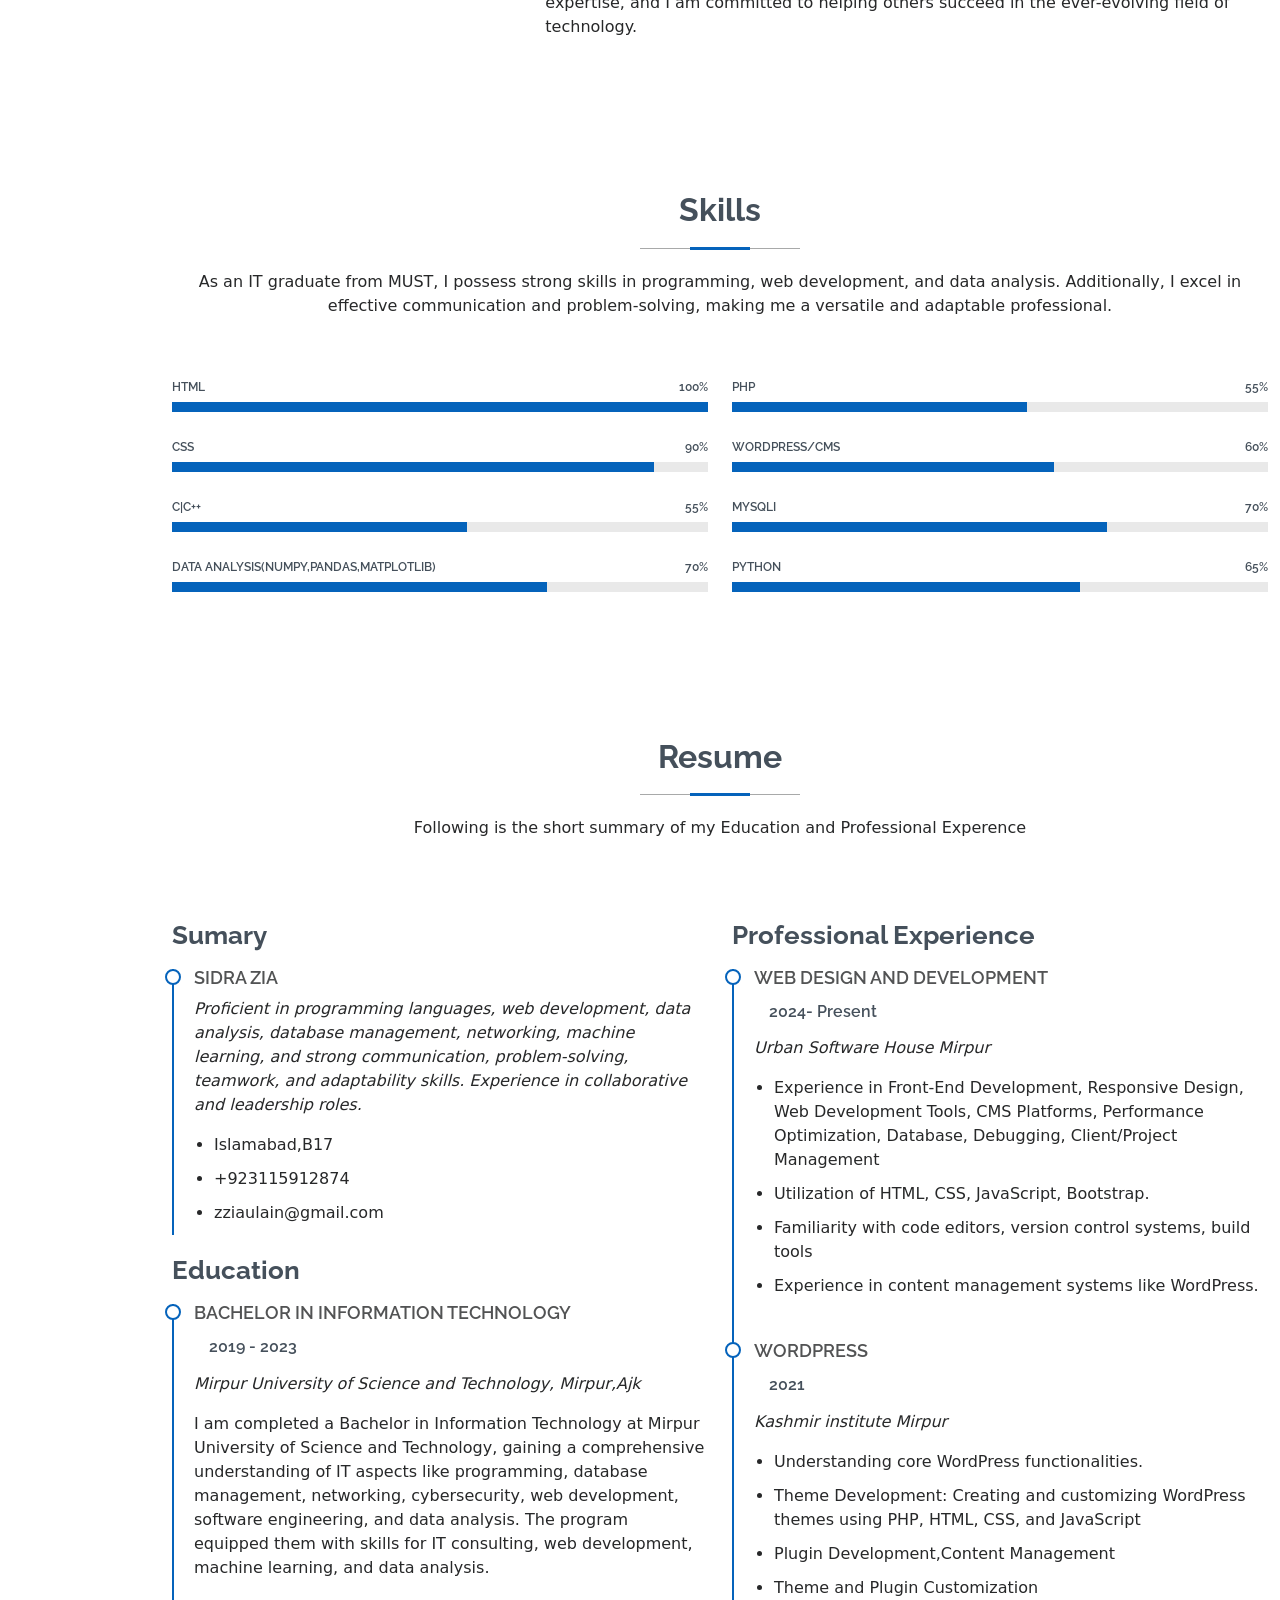
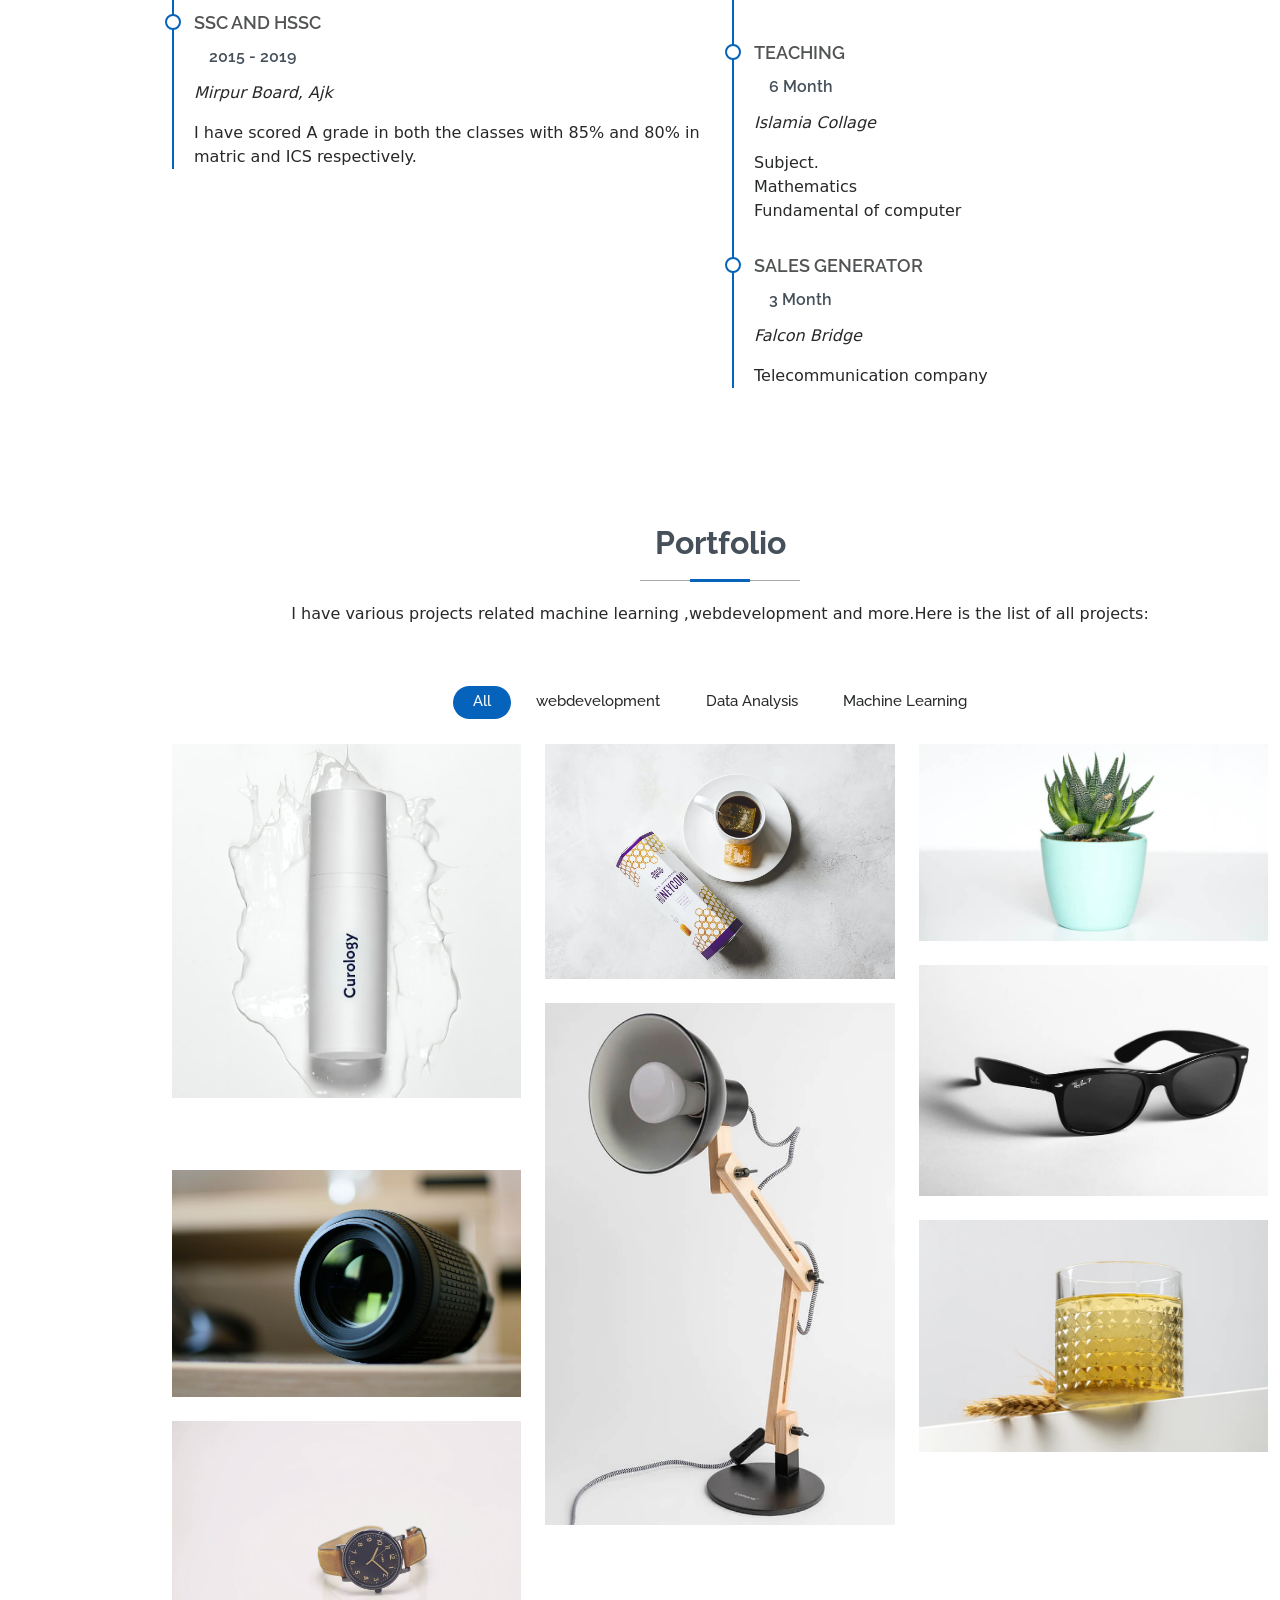
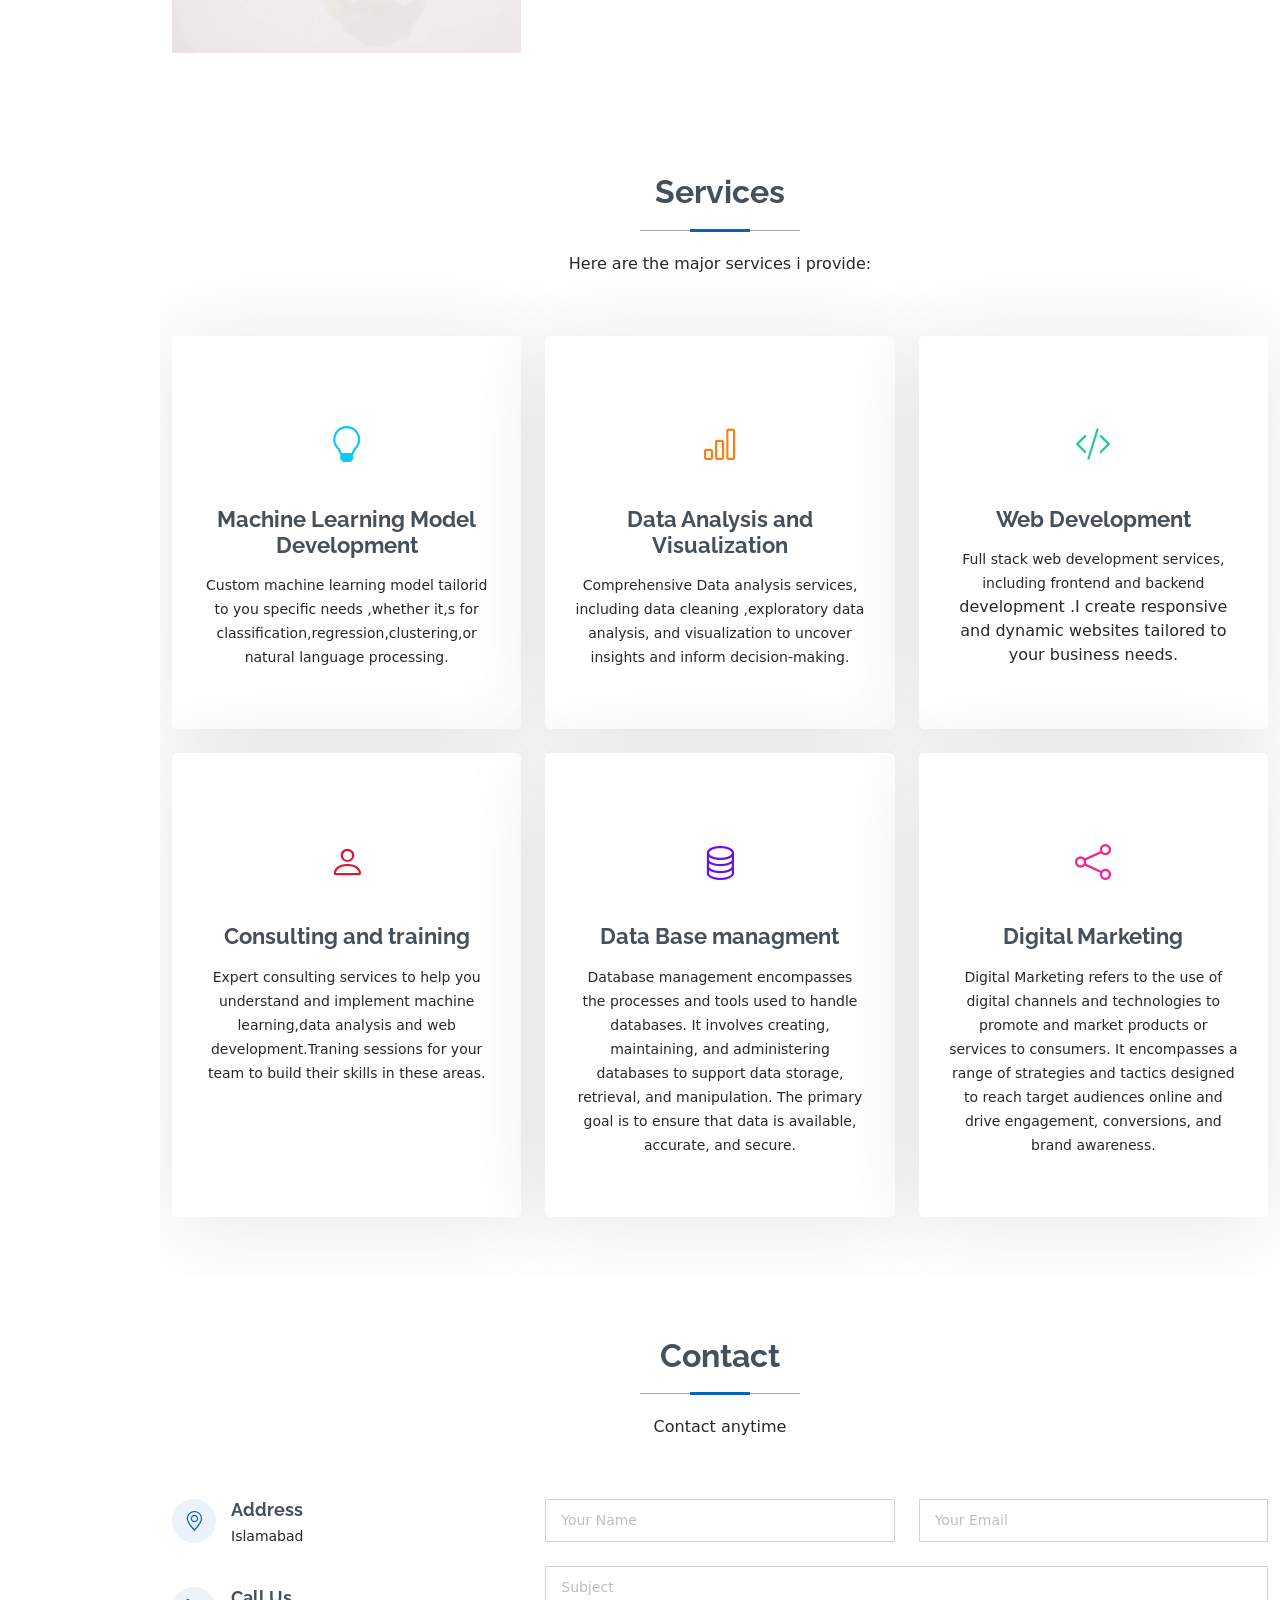
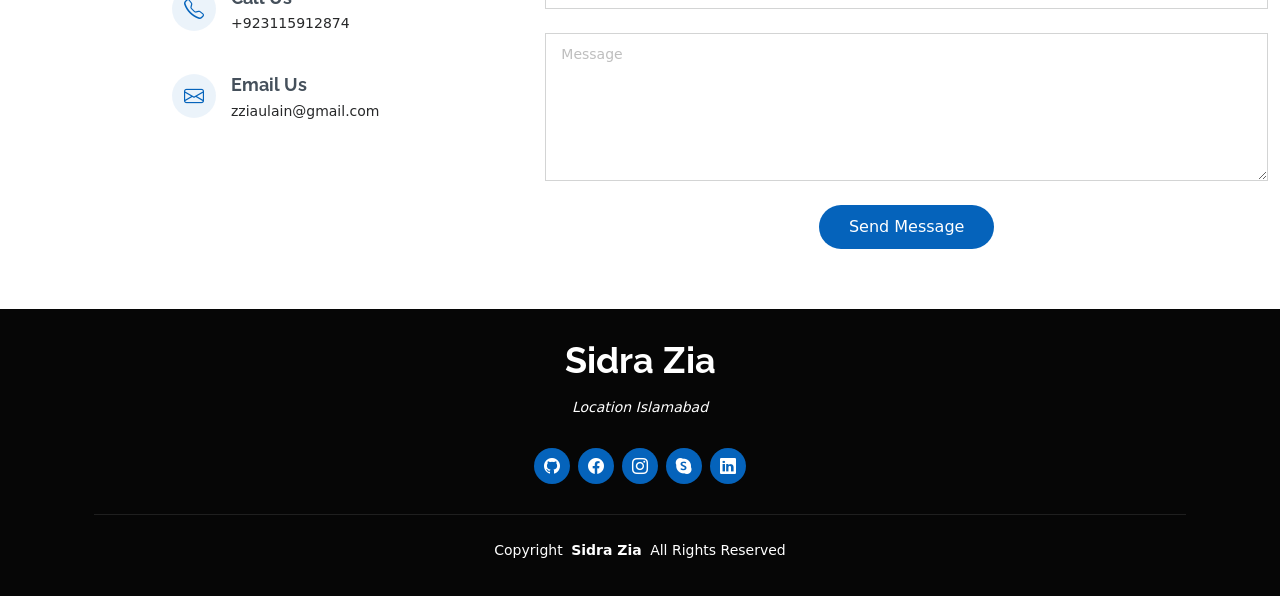
==== commit 11d7b795: "sections updated" ====
--- a/index.html
+++ b/index.html
@@ -68,7 +68,7 @@
             <h2>Sidra Zia</h2>
             <p>I'm <span class="typed" data-typed-items="Designer, Developer, IT traniner, Data Analyst,Machine learning">Designer</span><span class="typed-cursor typed-cursor--blink" aria-hidden="true"></span></p>
             <div class="social-links">
-              <a href="https://github.com/ZiaUlAinAamir"><i class="bi bi-github"></i></a>
+              <a href="https://github.com/Sidra874"><i class="bi bi-github"></i></a>
               <a href="https://www.facebook.com/profile.php?id=100075451234322&mibextid=ZbWKwL"><i class="bi bi-facebook"></i></a>
               <a href="https://www.instagram.com/sidra.5189?igsh=MWJyancycjU3aXpldw=="><i class="bi bi-instagram"></i></a>
               <a href="https://www.linkedin.com/in/zia-ulain-876047271?utm_source=share&utm_campaign=share_via&utm_content=profile&utm_medium=android_app "><i class="bi bi-linkedin"></i></a>
@@ -106,7 +106,7 @@
                   <li><i class="bi bi-chevron-right"></i> <strong>Birthday:</strong> <span>25 Aug 2000</span></li>
                   <li><i class="bi bi-chevron-right"></i> <strong>Website:</strong> <span>www.example.com</span></li>
                   <li><i class="bi bi-chevron-right"></i> <strong>Phone:</strong> <span>+923115912874</span></li>
-                  <li><i class="bi bi-chevron-right"></i> <strong>City:</strong> <span>Islamabad, B-17</span></li>
+                  <li><i class="bi bi-chevron-right"></i> <strong>City:</strong> <span>Islamabad</span></li>
                 </ul>
               </div>
               <div class="col-lg-6">
@@ -571,7 +571,7 @@
               <i class="bi bi-geo-alt flex-shrink-0"></i>
               <div>
                 <h3>Address</h3>
-                <p>Islamabad B-17</p>
+                <p>Islamabad</p>
               </div>
             </div><!-- End Info Item -->
 
@@ -636,9 +636,9 @@
   <footer id="footer" class="footer position-relative dark-background">
     <div class="container">
       <h3 class="sitename">Sidra Zia</h3>
-      <p>Location Islamabad B-17,Pakistan</p>
+      <p>Location Islamabad</p>
       <div class="social-links d-flex justify-content-center">
-        <a href="https://github.com/ZiaUlAinAamir"><i class="bi bi-github"></i></a>
+        <a href="https://github.com/Sidra874"><i class="bi bi-github"></i></a>
         <a href="https://www.facebook.com/profile.php?id=100075451234322&mibextid=ZbWKwL"><i class="bi bi-facebook"></i></a>
         <a href="https://www.instagram.com/sidra.5189?igsh=MWJyancycjU3aXpldw=="><i class="bi bi-instagram"></i></a>
         <a href="https://join.skype.com/invite/sBKoWraeG98x"><i class="bi bi-skype"></i>
--- a/assets/css/main.css
+++ b/assets/css/main.css
@@ -46,12 +46,41 @@
 }
 
 /*--------------------------------------------------------------
-# General Styling & Shared Classes
---------------------------------------------------------------*/
+html {
+  overflow-x: hidden;
+  max-width: 100%;
+}
+
 body {
   color: var(--default-color);
   background-color: var(--background-color);
   font-family: var(--default-font);
+  overflow-x: hidden;
+  max-width: 100%;
+}
+
+/* Custom Slim Gray Scrollbar */
+* {
+  scrollbar-width: thin;
+  scrollbar-color: #adb5bd transparent;
+}
+
+::-webkit-scrollbar {
+  width: 7px;
+  height: 7px;
+}
+
+::-webkit-scrollbar-track {
+  background: transparent;
+}
+
+::-webkit-scrollbar-thumb {
+  background: #adb5bd;
+  border-radius: 10px;
+}
+
+::-webkit-scrollbar-thumb:hover {
+  background: #6c757d;
 }
 
 a {
@@ -159,7 +188,7 @@
 
   .header~main .hero {
     margin-left: -160px;
-    width: 100vw;
+    width: calc(100% + 160px);
   }
 }
 
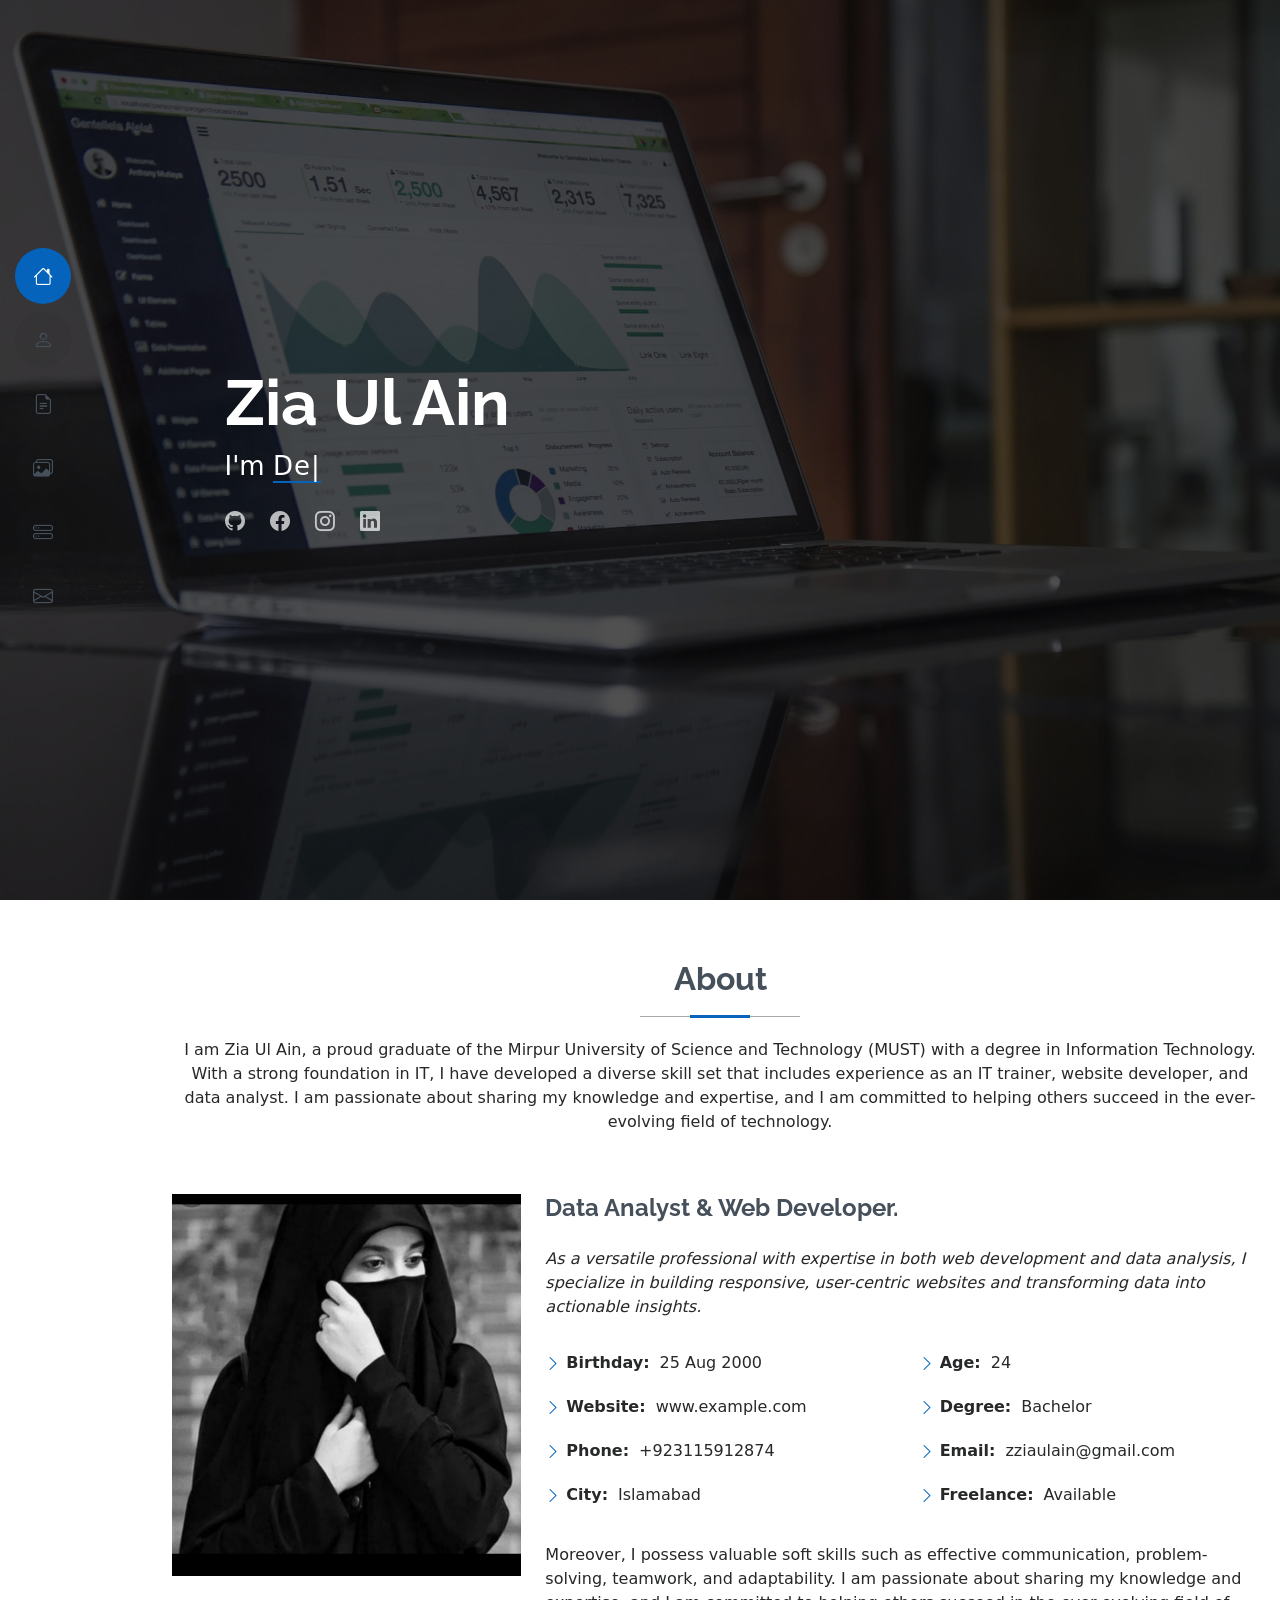
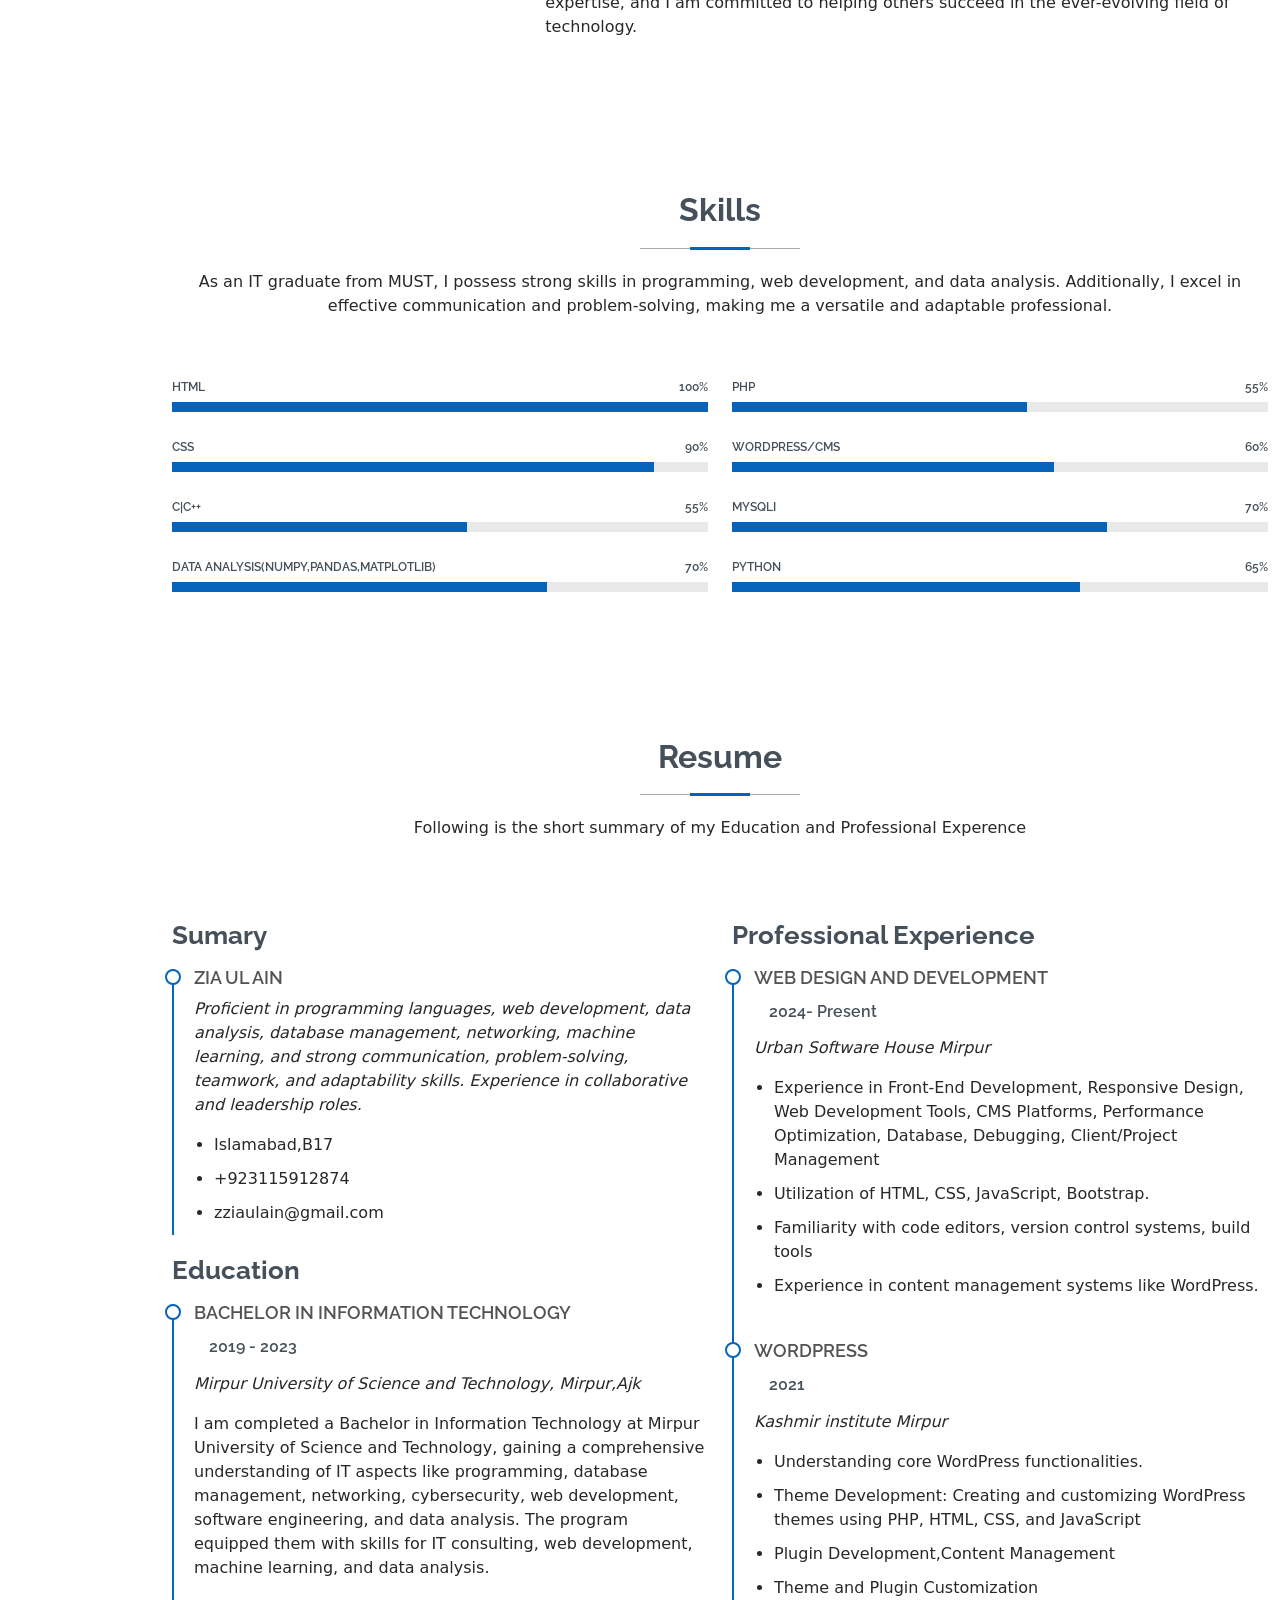
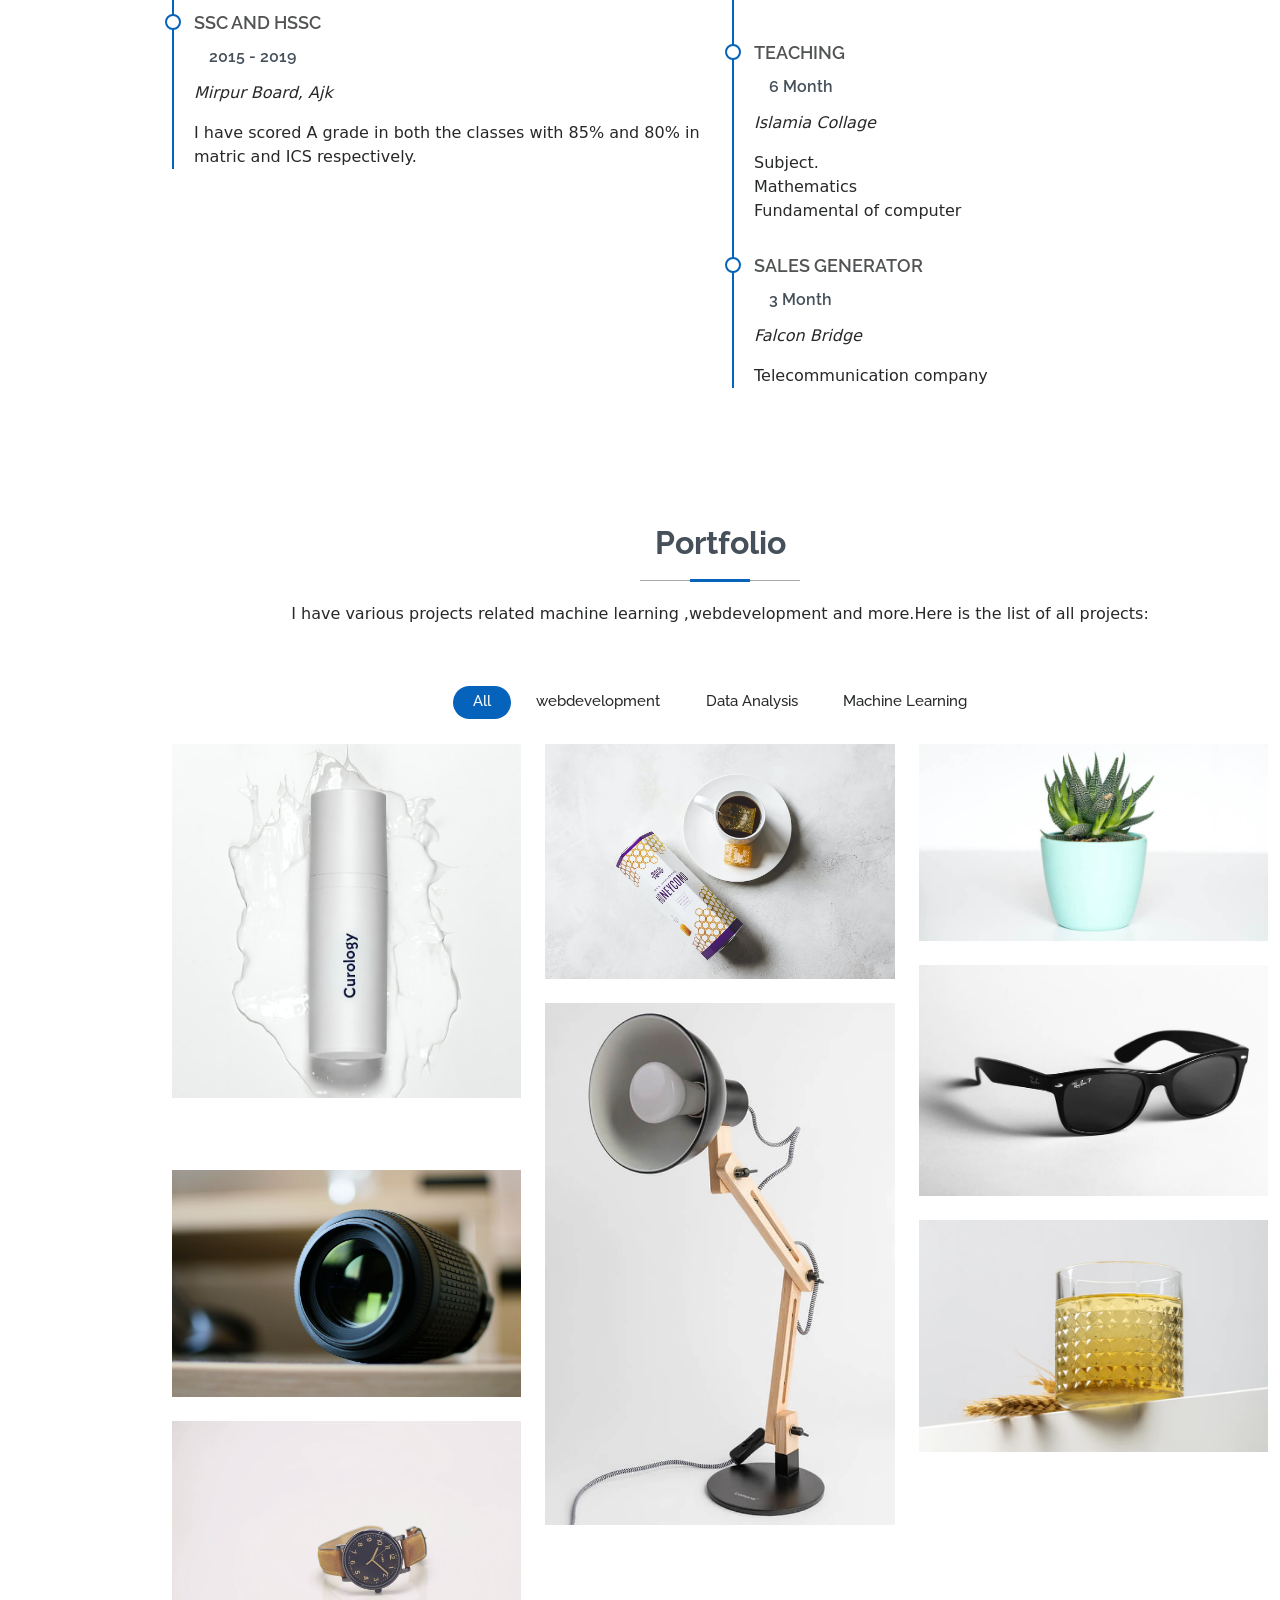
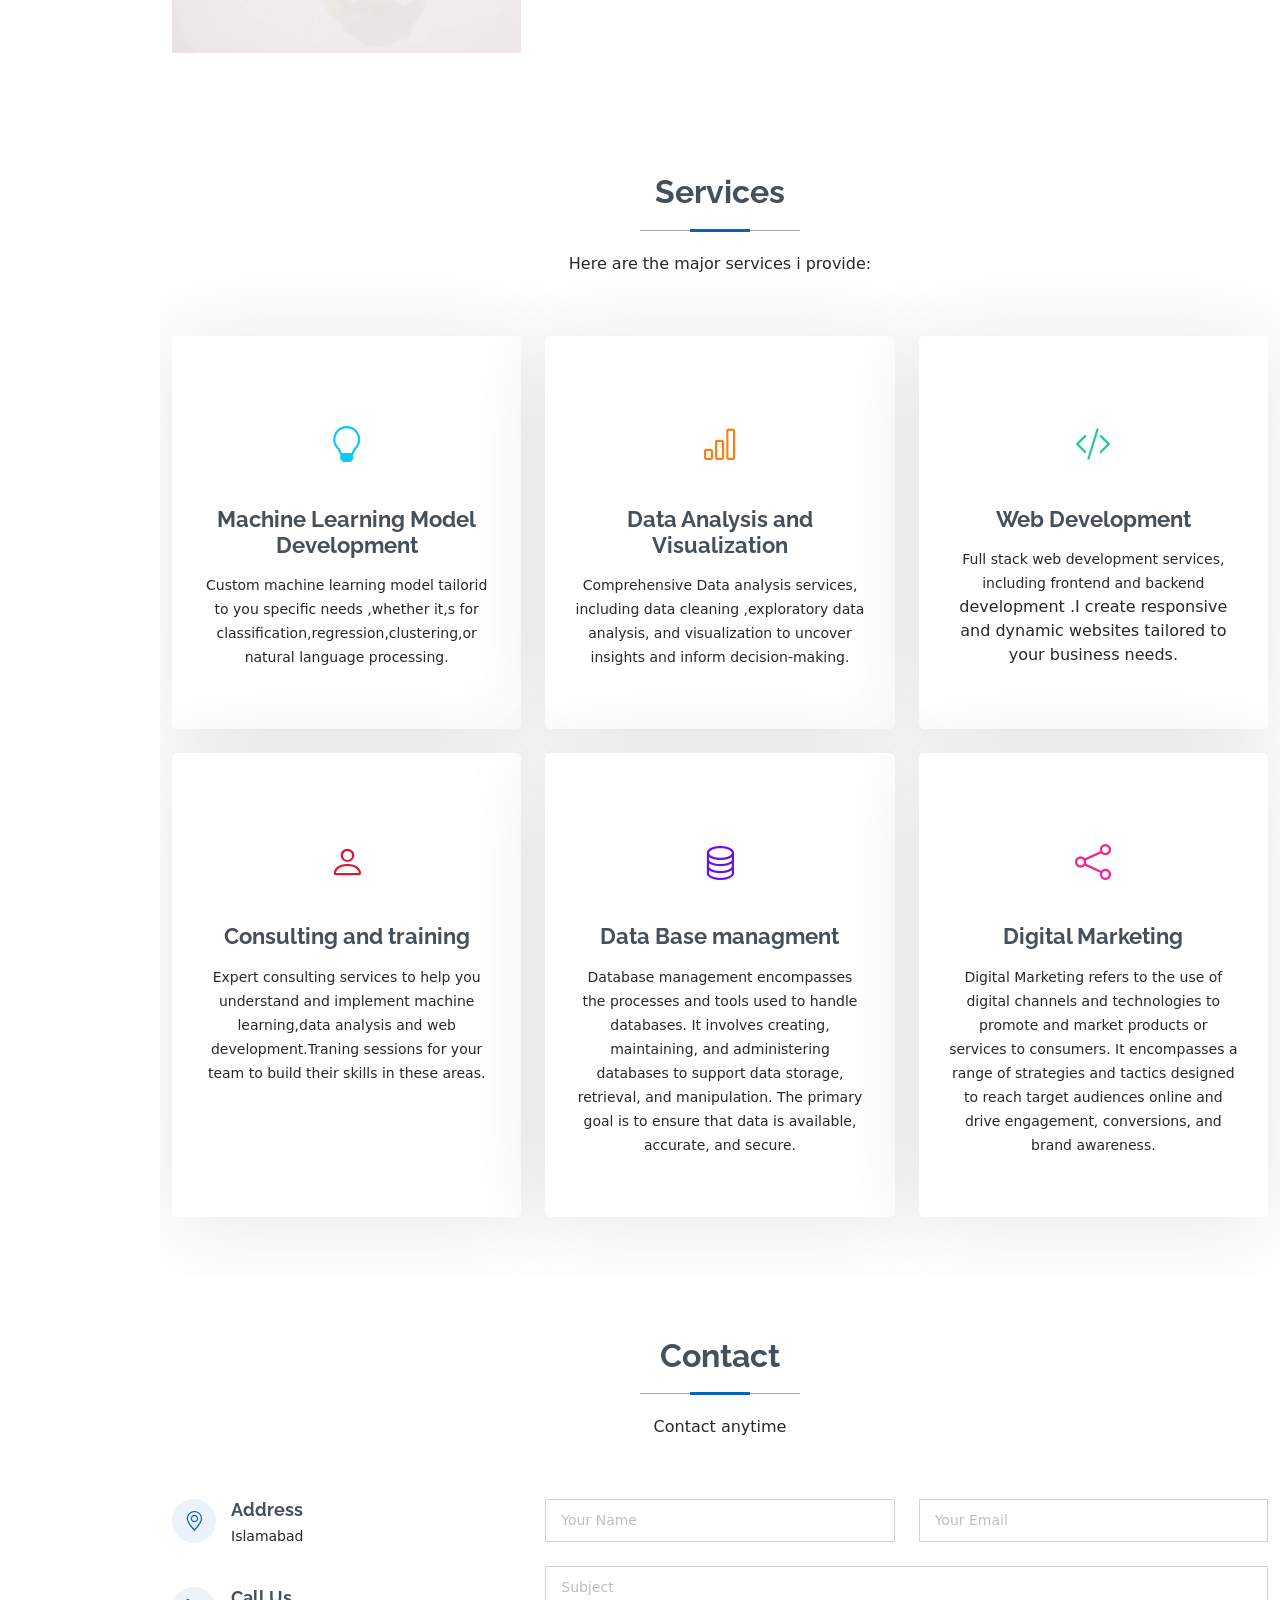
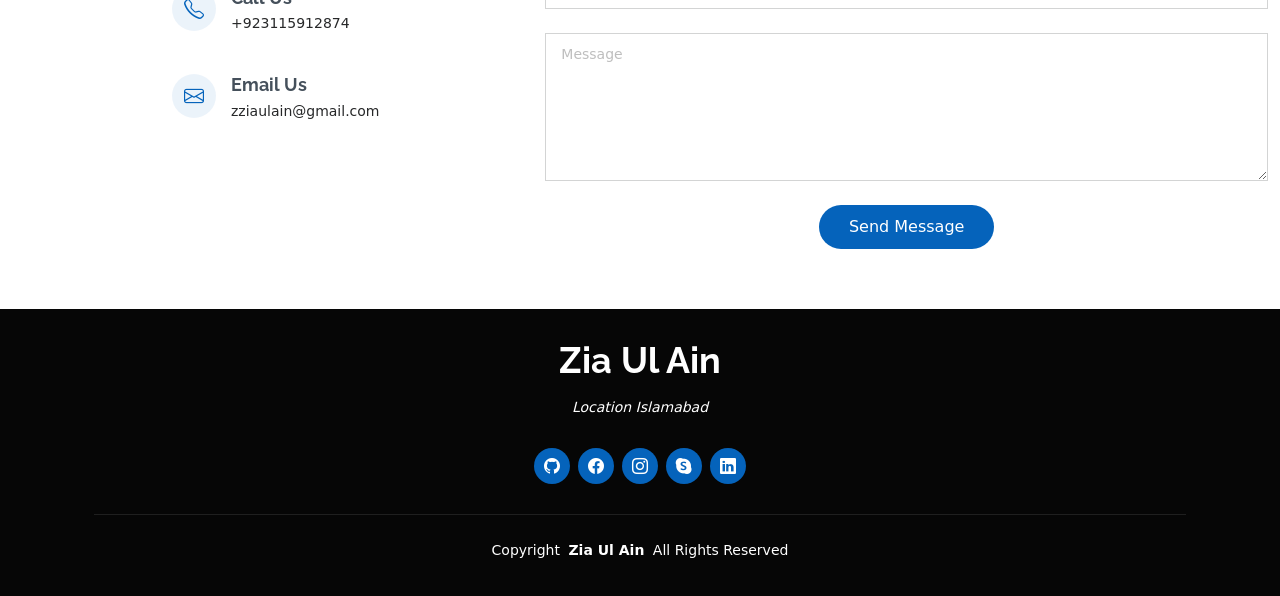
==== commit 0885ea56: "chatbot and name is updated" ====
--- a/index.html
+++ b/index.html
@@ -65,7 +65,7 @@
       <div class="container" data-aos="zoom-out">
         <div class="row justify-content-center">
           <div class="col-lg-9">
-            <h2>Sidra Zia</h2>
+            <h2>Zia Ul Ain</h2>
             <p>I'm <span class="typed" data-typed-items="Designer, Developer, IT traniner, Data Analyst,Machine learning">Designer</span><span class="typed-cursor typed-cursor--blink" aria-hidden="true"></span></p>
             <div class="social-links">
               <a href="https://github.com/Sidra874"><i class="bi bi-github"></i></a>
@@ -85,7 +85,7 @@
       <!-- Section Title -->
       <div class="container section-title" data-aos="fade-up">
         <h2>About</h2>
-        <p>I am Sidra Zia, a proud graduate of the Mirpur University of Science and Technology (MUST) with a degree in Information Technology. With a strong foundation in IT, I have developed a diverse skill set that includes experience as an IT trainer, website developer, and data analyst. I am passionate about sharing my knowledge and expertise, and I am committed to helping others succeed in the ever-evolving field of technology.</p>
+        <p>I am Zia Ul Ain, a proud graduate of the Mirpur University of Science and Technology (MUST) with a degree in Information Technology. With a strong foundation in IT, I have developed a diverse skill set that includes experience as an IT trainer, website developer, and data analyst. I am passionate about sharing my knowledge and expertise, and I am committed to helping others succeed in the ever-evolving field of technology.</p>
       </div><!-- End Section Title -->
 
       <div class="container" data-aos="fade-up" data-aos-delay="100">
@@ -230,7 +230,7 @@
             <h3 class="resume-title">Sumary</h3>
 
             <div class="resume-item pb-0">
-              <h4>Sidra Zia</h4>
+              <h4>Zia Ul Ain</h4>
               <p><em>Proficient in programming languages, web development, data analysis, database management, networking, machine learning, and strong communication, problem-solving, teamwork, and adaptability skills. Experience in collaborative and leadership roles.</em></p>
               <ul>
                 <li>Islamabad,B17</li>
@@ -635,7 +635,7 @@
 
   <footer id="footer" class="footer position-relative dark-background">
     <div class="container">
-      <h3 class="sitename">Sidra Zia</h3>
+      <h3 class="sitename">Zia Ul Ain</h3>
       <p>Location Islamabad</p>
       <div class="social-links d-flex justify-content-center">
         <a href="https://github.com/Sidra874"><i class="bi bi-github"></i></a>
@@ -647,7 +647,7 @@
       </div>
       <div class="container">
         <div class="copyright">
-          <span>Copyright</span> <strong class="px-1 sitename">Sidra Zia</strong> <span>All Rights Reserved</span>
+          <span>Copyright</span> <strong class="px-1 sitename">Zia Ul Ain</strong> <span>All Rights Reserved</span>
         </div>
         <div class="credits">
           <!-- All the links in the footer should remain intact. -->
--- a/assets/css/main.css
+++ b/assets/css/main.css
@@ -356,37 +356,316 @@
 }
 
 /*--------------------------------------------------------------
-# Preloader
+/*--------------------------------------------------------------
+# Preloader (Cyber Coding Preloader - Zia Ul Ain)
 --------------------------------------------------------------*/
 #preloader {
   position: fixed;
   inset: 0;
-  z-index: 999999;
+  z-index: 9999999;
   overflow: hidden;
-  background: var(--background-color);
-  transition: all 0.6s ease-out;
-}
-
-#preloader:before {
-  content: "";
-  position: fixed;
-  top: calc(50% - 30px);
-  left: calc(50% - 30px);
-  border: 6px solid #ffffff;
-  border-color: var(--accent-color) transparent var(--accent-color) transparent;
+  background: #080c16;
+  display: flex;
+  align-items: center;
+  justify-content: center;
+  transition: opacity 0.6s cubic-bezier(0.16, 1, 0.3, 1), transform 0.6s cubic-bezier(0.16, 1, 0.3, 1), visibility 0.6s ease;
+}
+
+#preloader.preloader-loaded {
+  opacity: 0;
+  visibility: hidden;
+  transform: scale(1.04);
+  pointer-events: none;
+}
+
+/* Ambient Cyber Glows */
+.preloader-glow {
+  position: absolute;
+  width: 450px;
+  height: 450px;
   border-radius: 50%;
-  width: 60px;
-  height: 60px;
-  animation: animate-preloader 1.5s linear infinite;
-}
-
-@keyframes animate-preloader {
-  0% {
-    transform: rotate(0deg);
-  }
-
-  100% {
-    transform: rotate(360deg);
+  filter: blur(120px);
+  opacity: 0.25;
+  pointer-events: none;
+  animation: glow-pulse 4s ease-in-out infinite alternate;
+}
+
+.glow-1 {
+  top: 10%;
+  left: 15%;
+  background: #0284c7;
+}
+
+.glow-2 {
+  bottom: 10%;
+  right: 15%;
+  background: #7c3aed;
+  animation-delay: -2s;
+}
+
+@keyframes glow-pulse {
+  0% { transform: scale(0.9); opacity: 0.18; }
+  100% { transform: scale(1.15); opacity: 0.3; }
+}
+
+.preloader-content {
+  position: relative;
+  z-index: 2;
+  max-width: 480px;
+  width: 92%;
+  margin: 0 auto;
+}
+
+/* Emblem & Rotating Rings */
+.preloader-emblem {
+  width: 84px;
+  height: 84px;
+  margin: 0 auto;
+  display: flex;
+  align-items: center;
+  justify-content: center;
+}
+
+.emblem-ring {
+  position: absolute;
+  border-radius: 50%;
+}
+
+.ring-outer {
+  width: 82px;
+  height: 82px;
+  border: 2px dashed rgba(56, 189, 248, 0.45);
+  animation: spin-cw 12s linear infinite;
+}
+
+.ring-inner {
+  width: 66px;
+  height: 66px;
+  border: 2px solid rgba(192, 132, 252, 0.55);
+  border-top-color: transparent;
+  border-bottom-color: transparent;
+  animation: spin-ccw 5s linear infinite;
+}
+
+@keyframes spin-cw {
+  0% { transform: rotate(0deg); }
+  100% { transform: rotate(360deg); }
+}
+
+@keyframes spin-ccw {
+  0% { transform: rotate(0deg); }
+  100% { transform: rotate(-360deg); }
+}
+
+.emblem-core {
+  width: 48px;
+  height: 48px;
+  border-radius: 14px;
+  background: rgba(15, 23, 42, 0.95);
+  border: 1px solid rgba(56, 189, 248, 0.5);
+  box-shadow: 0 0 25px rgba(56, 189, 248, 0.35), inset 0 0 10px rgba(56, 189, 248, 0.2);
+  display: flex;
+  align-items: center;
+  justify-content: center;
+  animation: core-pulse 2s ease-in-out infinite alternate;
+}
+
+@keyframes core-pulse {
+  0% { transform: scale(0.96); box-shadow: 0 0 15px rgba(56, 189, 248, 0.25); }
+  100% { transform: scale(1.04); box-shadow: 0 0 30px rgba(56, 189, 248, 0.55); }
+}
+
+.core-brackets {
+  font-family: ui-monospace, SFMono-Regular, Menlo, Monaco, Consolas, monospace;
+  font-weight: 800;
+  font-size: 1.15rem;
+  letter-spacing: -1px;
+}
+
+.bracket-left { color: #38bdf8; }
+.core-slash { color: #c084fc; margin: 0 1px; }
+.bracket-right { color: #38bdf8; }
+
+/* Name & Identity */
+.preloader-name {
+  font-size: 1.85rem;
+  font-weight: 900;
+  font-family: var(--heading-font);
+  letter-spacing: -0.02em;
+  background: linear-gradient(135deg, #ffffff 0%, #38bdf8 55%, #c084fc 100%);
+  -webkit-background-clip: text;
+  -webkit-text-fill-color: transparent;
+  filter: drop-shadow(0 2px 12px rgba(56, 189, 248, 0.3));
+}
+
+.preloader-role {
+  font-family: ui-monospace, SFMono-Regular, Menlo, Monaco, Consolas, monospace;
+  font-size: 0.82rem;
+  color: #94a3b8;
+  font-weight: 500;
+}
+
+.role-bracket {
+  color: #38bdf8;
+  font-weight: 700;
+}
+
+.role-text {
+  color: #e2e8f0;
+  margin: 0 4px;
+}
+
+/* Terminal Snippet Box */
+.preloader-terminal {
+  background: rgba(13, 19, 34, 0.92);
+  border: 1px solid rgba(255, 255, 255, 0.1);
+  border-radius: 12px;
+  box-shadow: 0 12px 30px rgba(0, 0, 0, 0.55), inset 0 1px 0 rgba(255, 255, 255, 0.08);
+  overflow: hidden;
+  backdrop-filter: blur(10px);
+  -webkit-backdrop-filter: blur(10px);
+}
+
+.terminal-dots-bar {
+  background: rgba(15, 23, 42, 0.8);
+  padding: 6px 12px;
+  border-bottom: 1px solid rgba(255, 255, 255, 0.06);
+}
+
+.t-dot {
+  width: 9px;
+  height: 9px;
+  border-radius: 50%;
+  display: inline-block;
+}
+
+.dot-r { background: #ef4444; }
+.dot-y { background: #f59e0b; }
+.dot-g { background: #10b981; }
+
+.terminal-filename {
+  font-family: ui-monospace, SFMono-Regular, Menlo, monospace;
+  font-size: 11px;
+  color: #94a3b8;
+  font-weight: 500;
+}
+
+.terminal-tag {
+  font-size: 10px;
+  color: #38bdf8;
+  background: rgba(56, 189, 248, 0.12);
+  padding: 1px 6px;
+  border-radius: 4px;
+  font-family: ui-monospace, monospace;
+}
+
+.terminal-code-body {
+  padding: 10px 14px;
+  font-family: ui-monospace, SFMono-Regular, Menlo, Monaco, Consolas, monospace;
+  font-size: 11.5px;
+  line-height: 1.55;
+  color: #cbd5e1;
+}
+
+.code-row {
+  margin-bottom: 2px;
+  white-space: nowrap;
+  overflow: hidden;
+  text-overflow: ellipsis;
+}
+
+.c-keyword { color: #c084fc; font-weight: 600; }
+.c-import { color: #f1f5f9; }
+.c-string { color: #34d399; }
+.c-var { color: #38bdf8; }
+.c-prompt { color: #f59e0b; font-weight: 800; margin-right: 4px; }
+.c-fn { color: #60a5fa; }
+.c-status { color: #38bdf8; }
+
+.c-cursor {
+  display: inline-block;
+  width: 6px;
+  height: 12px;
+  background: #38bdf8;
+  vertical-align: middle;
+  margin-left: 3px;
+  animation: cursor-blink 0.8s infinite;
+}
+
+@keyframes cursor-blink {
+  0%, 49% { opacity: 1; }
+  50%, 100% { opacity: 0; }
+}
+
+/* Progress Bar */
+.preloader-progress-wrap {
+  width: 100%;
+}
+
+.preloader-progress-track {
+  height: 5px;
+  border-radius: 10px;
+  background: rgba(255, 255, 255, 0.1);
+  overflow: hidden;
+  position: relative;
+}
+
+.preloader-progress-fill {
+  height: 100%;
+  width: 0%;
+  border-radius: 10px;
+  background: linear-gradient(90deg, #38bdf8, #818cf8, #c084fc);
+  box-shadow: 0 0 10px rgba(56, 189, 248, 0.6);
+  transition: width 0.12s linear;
+}
+
+/* Floating Tech Chips */
+.p-chip {
+  background: rgba(15, 23, 42, 0.8);
+  border: 1px solid rgba(255, 255, 255, 0.1);
+  color: #e2e8f0;
+  font-size: 11px;
+  font-weight: 600;
+  padding: 3px 9px;
+  border-radius: 50rem;
+  display: inline-flex;
+  align-items: center;
+  gap: 5px;
+  box-shadow: 0 4px 10px rgba(0, 0, 0, 0.3);
+}
+
+@media (max-width: 576px) {
+  .preloader-content {
+    width: 95%;
+  }
+  .preloader-name {
+    font-size: 1.55rem;
+  }
+  .preloader-role {
+    font-size: 0.75rem;
+  }
+  .terminal-code-body {
+    font-size: 10px;
+    padding: 8px 10px;
+  }
+  .preloader-emblem {
+    width: 70px;
+    height: 70px;
+  }
+  .ring-outer {
+    width: 68px;
+    height: 68px;
+  }
+  .ring-inner {
+    width: 54px;
+    height: 54px;
+  }
+  .emblem-core {
+    width: 40px;
+    height: 40px;
+  }
+  .core-brackets {
+    font-size: 0.95rem;
   }
 }
 
@@ -1473,4 +1752,401 @@
 --------------------------------------------------------------*/
 .starter-section {
   /* Add your styles here */
+}
+
+/*--------------------------------------------------------------
+# Coursera Specializations & Master-Detail UI Section
+--------------------------------------------------------------*/
+.coursera-spec-section {
+  background-color: #f8fafc;
+  position: relative;
+  overflow: hidden;
+}
+
+.coursera-top-pill {
+  background: #eff6ff;
+  color: #2563eb;
+  border: 1px solid #dbeafe;
+  padding: 4px 14px;
+  border-radius: 50rem;
+  font-size: 12px;
+  font-weight: 600;
+  display: inline-flex;
+  align-items: center;
+  gap: 7px;
+}
+
+.coursera-top-pill .dot-indicator {
+  width: 7px;
+  height: 7px;
+  border-radius: 50%;
+  background: #2563eb;
+  display: inline-block;
+}
+
+.coursera-main-title {
+  font-size: 2.25rem;
+  font-weight: 900;
+  color: #0f172a;
+  letter-spacing: -0.03em;
+}
+
+.coursera-gradient-text {
+  background: linear-gradient(135deg, #2563eb 0%, #7c3aed 50%, #c026d3 100%);
+  -webkit-background-clip: text;
+  -webkit-text-fill-color: transparent;
+}
+
+.coursera-filter-pills {
+  row-gap: 0.5rem;
+}
+
+.coursera-filter-btn {
+  border-radius: 50rem;
+  font-size: 13px;
+  font-weight: 600;
+  padding: 6px 16px;
+  background: #ffffff;
+  border: 1px solid #e2e8f0;
+  color: #475569;
+  transition: all 0.2s ease;
+}
+
+.coursera-filter-btn:hover {
+  background: #f1f5f9;
+  color: #0f172a;
+  border-color: #cbd5e1;
+}
+
+.coursera-filter-btn.active {
+  background: #2563eb !important;
+  color: #ffffff !important;
+  border-color: #2563eb !important;
+  box-shadow: 0 4px 14px rgba(37, 99, 235, 0.3);
+}
+
+/* Master Column Cards */
+.coursera-cards-list {
+  row-gap: 14px;
+}
+
+.coursera-spec-card {
+  background: #ffffff;
+  border: 1px solid #e2e8f0;
+  border-radius: 18px;
+  padding: 16px 20px;
+  cursor: pointer;
+  transition: all 0.25s cubic-bezier(0.165, 0.84, 0.44, 1);
+  position: relative;
+  outline: none;
+}
+
+.coursera-spec-card:hover {
+  border-color: #cbd5e1;
+  transform: translateY(-2px);
+  box-shadow: 0 8px 20px rgba(0, 0, 0, 0.04);
+}
+
+.coursera-spec-card.active-spec {
+  border: 2px solid transparent !important;
+  background: linear-gradient(#ffffff, #ffffff) padding-box,
+              linear-gradient(135deg, #ec4899 0%, #8b5cf6 50%, #3b82f6 100%) border-box !important;
+  box-shadow: 0 10px 25px -5px rgba(139, 92, 246, 0.2), 0 0 0 1px rgba(139, 92, 246, 0.1) !important;
+  transform: translateY(-2px);
+}
+
+.coursera-tag-pill {
+  background: #e0f2fe;
+  color: #0284c7;
+  font-size: 11px;
+  font-weight: 700;
+  padding: 2.5px 8px;
+  border-radius: 6px;
+  letter-spacing: 0.3px;
+  text-transform: uppercase;
+}
+
+.coursera-provider-text {
+  color: #64748b;
+  font-size: 12.5px;
+  font-weight: 500;
+}
+
+.coursera-icon-box {
+  width: 44px;
+  height: 44px;
+  border-radius: 12px;
+  display: flex;
+  align-items: center;
+  justify-content: center;
+  color: #ffffff;
+  font-size: 1.25rem;
+  flex-shrink: 0;
+  box-shadow: 0 4px 10px rgba(0, 0, 0, 0.12);
+}
+
+.coursera-card-title {
+  font-size: 15px;
+  font-weight: 700;
+  color: #0f172a;
+  line-height: 1.3;
+}
+
+.coursera-card-meta {
+  color: #64748b;
+  font-size: 12px;
+  display: flex;
+  align-items: center;
+  gap: 8px;
+  margin-top: 2px;
+}
+
+.coursera-card-meta .verified-badge {
+  color: #10b981;
+  font-weight: 600;
+  display: inline-flex;
+  align-items: center;
+  gap: 3px;
+}
+
+.coursera-chevron {
+  color: #94a3b8;
+  font-size: 1.15rem;
+  transition: transform 0.2s ease, color 0.2s ease;
+}
+
+.coursera-spec-card:hover .coursera-chevron {
+  transform: translateX(3px);
+  color: #2563eb;
+}
+
+.coursera-spec-card.active-spec .coursera-chevron {
+  color: #2563eb;
+}
+
+.coursera-left-footer {
+  border-top: 1px solid #e2e8f0;
+  font-size: 12px;
+  color: #64748b;
+}
+
+.green-pulse-dot {
+  width: 7px;
+  height: 7px;
+  border-radius: 50%;
+  background: #10b981;
+  display: inline-block;
+  margin-right: 4px;
+}
+
+.coursera-id-link {
+  color: #2563eb;
+  font-weight: 600;
+  text-decoration: none;
+}
+
+.coursera-id-link:hover {
+  text-decoration: underline;
+}
+
+/* Detail Panel on Right */
+.coursera-detail-panel {
+  border-radius: 24px;
+  background: #ffffff;
+  border: 1px solid #e2e8f0;
+  box-shadow: 0 10px 30px -10px rgba(0, 0, 0, 0.06);
+  padding: 26px;
+}
+
+.detail-provider-pill {
+  background: #eff6ff;
+  color: #2563eb;
+  border: 1px solid #dbeafe;
+  padding: 3px 10px;
+  border-radius: 50rem;
+  font-size: 12px;
+  font-weight: 600;
+  display: inline-flex;
+  align-items: center;
+  gap: 6px;
+}
+
+.blue-dot {
+  width: 6px;
+  height: 6px;
+  border-radius: 50%;
+  background: #2563eb;
+  display: inline-block;
+}
+
+.detail-modules-count {
+  color: #64748b;
+  font-family: ui-monospace, SFMono-Regular, Menlo, Monaco, Consolas, monospace;
+  font-size: 12.5px;
+  font-weight: 500;
+}
+
+.detail-spec-title {
+  font-size: 1.65rem;
+  font-weight: 800;
+  color: #0f172a;
+  letter-spacing: -0.02em;
+}
+
+.coursera-verify-btn {
+  background: #2563eb;
+  border-color: #2563eb;
+  color: #ffffff;
+  font-size: 13px;
+  padding: 7px 18px;
+  display: inline-flex;
+  align-items: center;
+  gap: 5px;
+  box-shadow: 0 4px 12px rgba(37, 99, 235, 0.25);
+  transition: all 0.2s ease;
+}
+
+.coursera-verify-btn:hover {
+  background: #1d4ed8;
+  border-color: #1d4ed8;
+  transform: translateY(-1px);
+  box-shadow: 0 6px 16px rgba(37, 99, 235, 0.35);
+  color: #ffffff;
+}
+
+.coursera-expand-btn {
+  width: 36px;
+  height: 36px;
+  border-radius: 10px;
+  border: 1px solid #e2e8f0;
+  background: #ffffff;
+  color: #475569;
+  display: inline-flex;
+  align-items: center;
+  justify-content: center;
+  font-size: 14px;
+  transition: all 0.2s ease;
+}
+
+.coursera-expand-btn:hover {
+  background: #f8fafc;
+  color: #0f172a;
+  border-color: #cbd5e1;
+}
+
+/* Central Certificate Preview Viewer Frame */
+.coursera-viewer-frame {
+  background: #f1f5f9;
+  border-radius: 18px;
+  min-height: 350px;
+  max-height: 420px;
+  display: flex;
+  align-items: center;
+  justify-content: center;
+  overflow: hidden;
+  padding: 20px;
+}
+
+.cert-main-img {
+  max-height: 340px;
+  width: auto;
+  max-width: 95%;
+  border-radius: 12px;
+  box-shadow: 0 10px 25px -5px rgba(0, 0, 0, 0.15), 0 0 0 1px rgba(0, 0, 0, 0.05);
+  transition: transform 0.3s ease, opacity 0.25s ease;
+}
+
+.cert-main-img:hover {
+  transform: scale(1.02);
+}
+
+/* Modules Strip */
+.modules-strip-heading {
+  font-size: 11.5px;
+  font-weight: 700;
+  letter-spacing: 0.5px;
+  color: #475569;
+}
+
+.inspect-hint-link {
+  color: #2563eb;
+  font-size: 12px;
+  font-weight: 600;
+  text-decoration: none;
+}
+
+.coursera-modules-carousel {
+  overflow-x: auto;
+  scroll-behavior: smooth;
+  padding-bottom: 6px;
+  scrollbar-width: thin;
+  scrollbar-color: #cbd5e1 transparent;
+}
+
+.coursera-modules-carousel::-webkit-scrollbar {
+  height: 5px;
+}
+
+.coursera-modules-carousel::-webkit-scrollbar-thumb {
+  background: #cbd5e1;
+  border-radius: 10px;
+}
+
+.module-thumb-card {
+  flex: 0 0 110px;
+  width: 110px;
+  border: 1px solid #e2e8f0;
+  border-radius: 10px;
+  background: #ffffff;
+  padding: 6px;
+  cursor: pointer;
+  transition: all 0.2s ease;
+}
+
+.module-thumb-card:hover {
+  border-color: #94a3b8;
+  transform: translateY(-2px);
+  box-shadow: 0 4px 10px rgba(0, 0, 0, 0.06);
+}
+
+.module-thumb-card.active-module {
+  border: 2px solid #2563eb;
+  box-shadow: 0 4px 12px rgba(37, 99, 235, 0.2);
+  transform: translateY(-2px);
+}
+
+.module-thumb-img {
+  width: 100%;
+  aspect-ratio: 16 / 10;
+  object-fit: cover;
+  border-radius: 6px;
+  border: 1px solid #f1f5f9;
+}
+
+.module-thumb-title {
+  font-size: 10px;
+  font-weight: 600;
+  color: #475569;
+  margin-top: 4px;
+  line-height: 1.25;
+  white-space: nowrap;
+  overflow: hidden;
+  text-overflow: ellipsis;
+  text-align: center;
+}
+
+@media (max-width: 991.98px) {
+  .coursera-main-title {
+    font-size: 1.85rem;
+  }
+  .coursera-detail-panel {
+    padding: 20px;
+  }
+  .coursera-viewer-frame {
+    min-height: 260px;
+    padding: 12px;
+  }
+  .cert-main-img {
+    max-height: 240px;
+  }
 }
